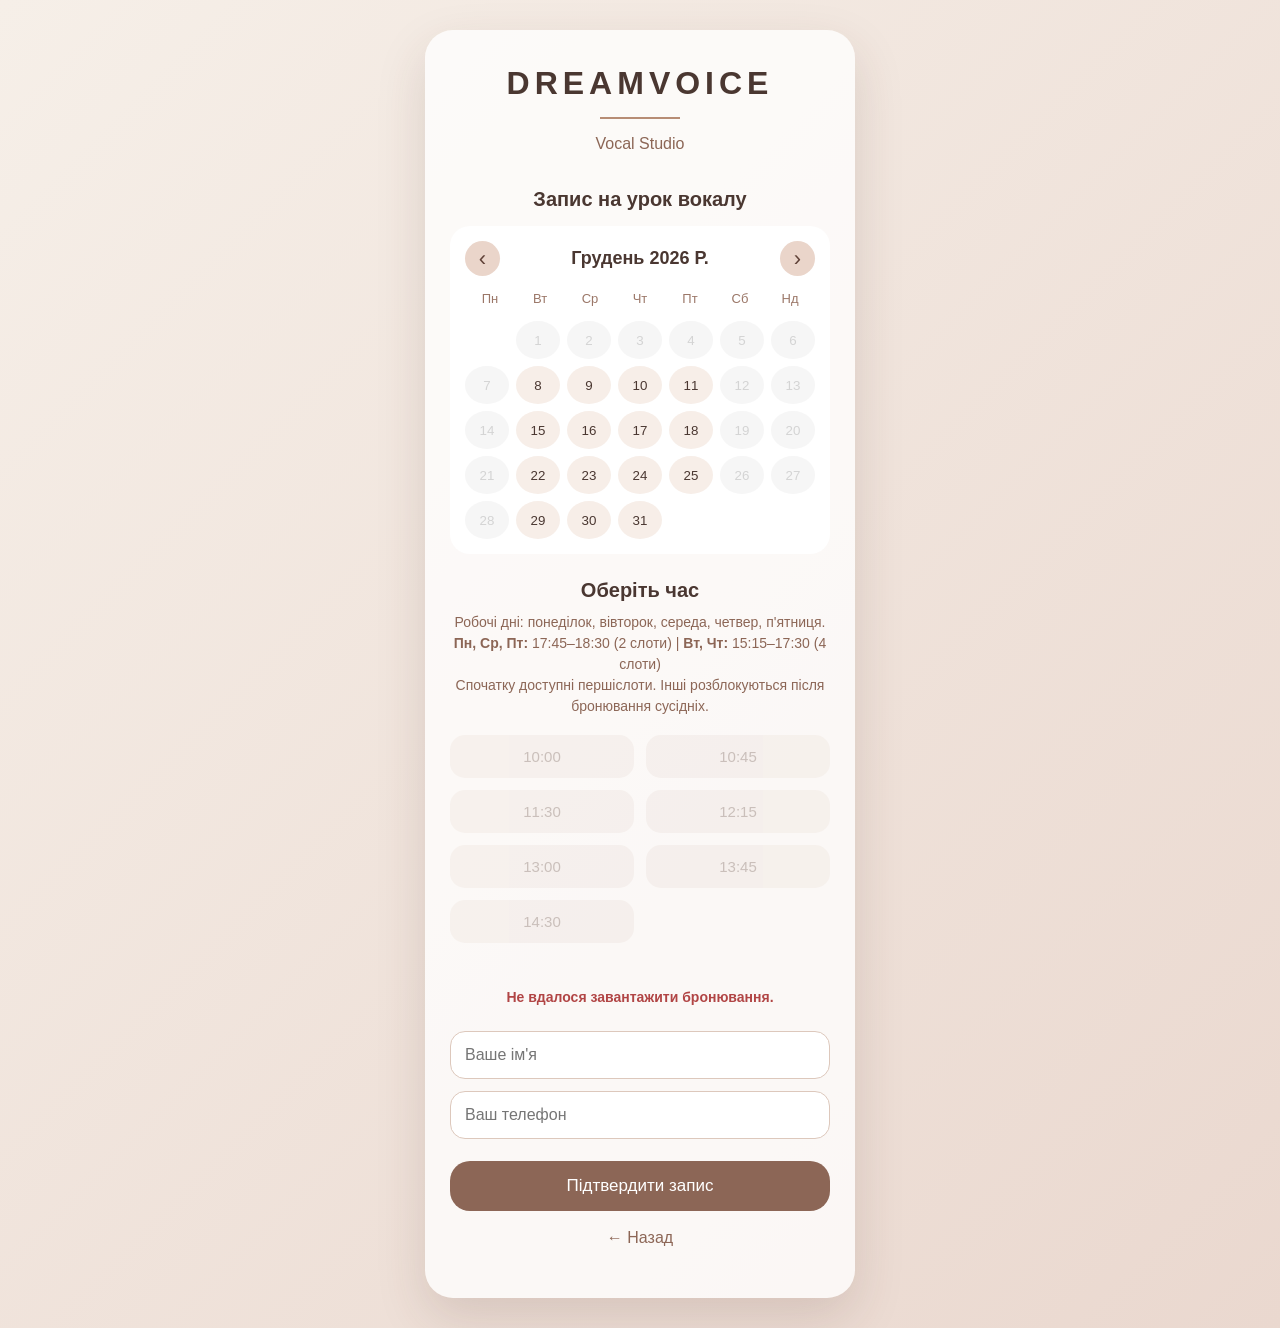
==== booking.html @ 5337294f "Update booking.html" ====
<!DOCTYPE html>
<html lang="uk">
<head>
    <meta charset="UTF-8">
    <meta name="viewport" content="width=device-width, initial-scale=1.0">
    <title>DreamVoice Booking</title>
    <link rel="stylesheet" href="style.css">
</head>
<body>
    <main class="booking-page">
        <div class="booking-container">
            <h1>DREAMVOICE</h1>
            <div class="line"></div>
            <p class="subtitle">Vocal Studio</p>

            <h2>Запис на урок вокалу</h2>

            <div class="calendar">
                <div class="calendar-header">
                    <button id="prevMonth" type="button">&#8249;</button>
                    <h3 id="monthYear"></h3>
                    <button id="nextMonth" type="button">&#8250;</button>
                </div>

                <div class="weekdays">
                    <div>Пн</div>
                    <div>Вт</div>
                    <div>Ср</div>
                    <div>Чт</div>
                    <div>Пт</div>
                    <div>Сб</div>
                    <div>Нд</div>
                </div>

                <div class="calendar-days" id="calendarDays"></div>
            </div>

            <h2>Оберіть час</h2>
            <p class="slots-note">
                <!-- НОВИЙ ТЕКСТ ВІДПОВІДНО ДО ГРАФІКА -->
                Робочі дні: понеділок, вівторок, середа, четвер, п'ятниця.
                <br>
                <strong>Пн, Ср, Пт:</strong> 17:45–18:30 (2 слоти) | 
                <strong>Вт, Чт:</strong> 15:15–17:30 (4 слоти)
                <br>
                Спочатку доступні першіслоти. Інші розблокуються після бронювання сусідніх.
            </p>

            <div class="slots" id="slotsContainer"></div>

            <p class="selected-info" id="selectedInfo"></p>
            <p class="status-message" id="statusMessage"></p>

            <form class="form" id="bookingForm">
                <input type="text" id="name" placeholder="Ваше ім'я" required>
                <input type="tel" id="phone" placeholder="Ваш телефон" required>
                <button type="submit" class="confirm" id="confirmBtn">Підтвердити запис</button>
            </form>

            <p style="margin-top:18px;">
                <a href="index.html" style="color:#8c6656; text-decoration:none;">← Назад</a>
            </p>
        </div>
    </main>

    <div class="success-popup" id="successPopup">
        <div class="success-box">
            <div class="success-icon">🤎</div>
            <p id="successText"></p>
            <button class="close-popup" id="closePopup" type="button">Закрити</button>
        </div>
    </div>

    <script src="script.js"></script>
</body>
</html>
---- style.css ----
* {
    box-sizing: border-box;
}

body {
    margin: 0;
    min-height: 100vh;
    background: linear-gradient(135deg, #f6efe8, #ead8cf);
    font-family: Arial, sans-serif;
    color: #4a3731;
}

.booking-page {
    min-height: 100vh;
    display: flex;
    justify-content: center;
    align-items: center;
    padding: 30px;
}

.booking-container {
    width: 100%;
    max-width: 430px;
    background: rgba(255, 255, 255, 0.78);
    border-radius: 28px;
    padding: 35px 25px;
    box-shadow: 0 20px 50px rgba(80, 50, 40, 0.15);
    text-align: center;
}

h1 {
    margin: 0;
    letter-spacing: 5px;
    font-size: 32px;
}

.line {
    width: 80px;
    height: 2px;
    background: #b78d75;
    margin: 15px auto;
}

.subtitle {
    margin-bottom: 35px;
    color: #8c6656;
}

h2 {
    font-size: 20px;
    margin: 25px 0 15px;
}

#monthYear {
    margin: 0;
    font-size: 18px;
    text-transform: capitalize;
}

.slots-note {
    margin: -5px 0 18px;
    font-size: 14px;
    color: #8c6656;
    line-height: 1.5;
}

.confirm,
.home-button {
    width: 100%;
    margin-top: 10px;
    padding: 15px;
    border: none;
    border-radius: 20px;
    background: #8c6656;
    color: white;
    font-size: 17px;
    cursor: pointer;
    transition: 0.2s;
    text-decoration: none;
    text-align: center;
    display: inline-block;
}

.confirm:hover,
.home-button:hover {
    background: #6f4d40;
}

.confirm:disabled {
    opacity: 0.7;
    cursor: wait;
}

.calendar {
    background: white;
    border-radius: 20px;
    padding: 15px;
}

.calendar-header {
    display: flex;
    justify-content: space-between;
    align-items: center;
    gap: 10px;
}

.calendar-header button {
    border: none;
    background: #ead5ca;
    width: 35px;
    height: 35px;
    border-radius: 50%;
    cursor: pointer;
    font-size: 22px;
    color: #604238;
    transition: 0.2s;
}

.calendar-header button:hover {
    background: #dfc3b4;
}

.weekdays {
    display: grid;
    grid-template-columns: repeat(7, 1fr);
    margin: 15px 0;
    font-size: 13px;
    color: #9b7768;
}

.calendar-days {
    display: grid;
    grid-template-columns: repeat(7, 1fr);
    gap: 7px;
}

.calendar-day {
    border: none;
    background: #f7eee8;
    border-radius: 50%;
    height: 38px;
    cursor: pointer;
    color: #4a3731;
    transition: 0.2s;
}

.calendar-day:hover {
    background: #e8cfc0;
}

.calendar-day.selected {
    background: #b78d75;
    color: white;
}

.calendar-day.disabled {
    background: #eee;
    color: #aaa;
    cursor: not-allowed;
    opacity: 0.5;
}

.calendar-day.empty {
    background: transparent;
    cursor: default;
}

.slots {
    display: grid;
    grid-template-columns: repeat(2, 1fr);
    gap: 12px;
}

.slot {
    border: none;
    padding: 13px;
    border-radius: 15px;
    background: #f4e6de;
    color: #59423a;
    cursor: pointer;
    transition: 0.2s;
    font-size: 15px;
}

.slot:hover:not(:disabled) {
    background: #e8cfc0;
}

.slot.available {
    background: #f4e6de;
    color: #59423a;
}

.slot.locked {
    opacity: 0.45;
    cursor: not-allowed;
    background: #efe6e1;
    color: #8f7b73;
}

.slot.booked {
    background: #d8c1b5;
    color: white;
    cursor: not-allowed;
    opacity: 0.95;
}

.slot.selected {
    background: #b78d75;
    color: white;
}

.selected-info {
    min-height: 22px;
    margin: 18px 0 6px;
    font-size: 14px;
    color: #7a5c50;
}

.status-message {
    min-height: 22px;
    margin: 0 0 10px;
    font-size: 14px;
    font-weight: 600;
}

.status-message.error {
    color: #b14545;
}

.status-message.success {
    color: #4f7d57;
}

.form {
    margin-top: 20px;
}

.form input {
    width: 100%;
    padding: 14px;
    margin-bottom: 12px;
    border-radius: 15px;
    border: 1px solid #ddc8bc;
    font-size: 16px;
    outline: none;
    background: white;
}

.form input:focus {
    border-color: #b78d75;
}

.success-popup {
    position: fixed;
    inset: 0;
    display: none;
    justify-content: center;
    align-items: center;
    background: rgba(0, 0, 0, 0.35);
    padding: 20px;
    z-index: 999;
}

.success-popup.show {
    display: flex;
}

.success-box {
    background: white;
    padding: 35px;
    border-radius: 25px;
    width: 320px;
    max-width: 100%;
    box-shadow: 0 20px 50px rgba(0, 0, 0, 0.2);
    text-align: center;
}

.success-icon {
    font-size: 40px;
    margin-bottom: 10px;
}

.close-popup {
    margin-top: 20px;
    padding: 12px 25px;
    border: none;
    border-radius: 20px;
    background: #b78d75;
    color: white;
    cursor: pointer;
    transition: 0.2s;
}

.close-popup:hover {
    background: #9d7762;
}

@media (max-width: 480px) {
    .booking-page {
        padding: 15px;
        align-items: flex-start;
    }

    .booking-container {
        padding: 28px 18px;
        border-radius: 22px;
    }

    h1 {
        font-size: 28px;
        letter-spacing: 4px;
    }

    .slots {
        grid-template-columns: 1fr;
    }

    .calendar-day {
        height: 36px;
    }

    .slot {
        padding: 14px;
    }
}
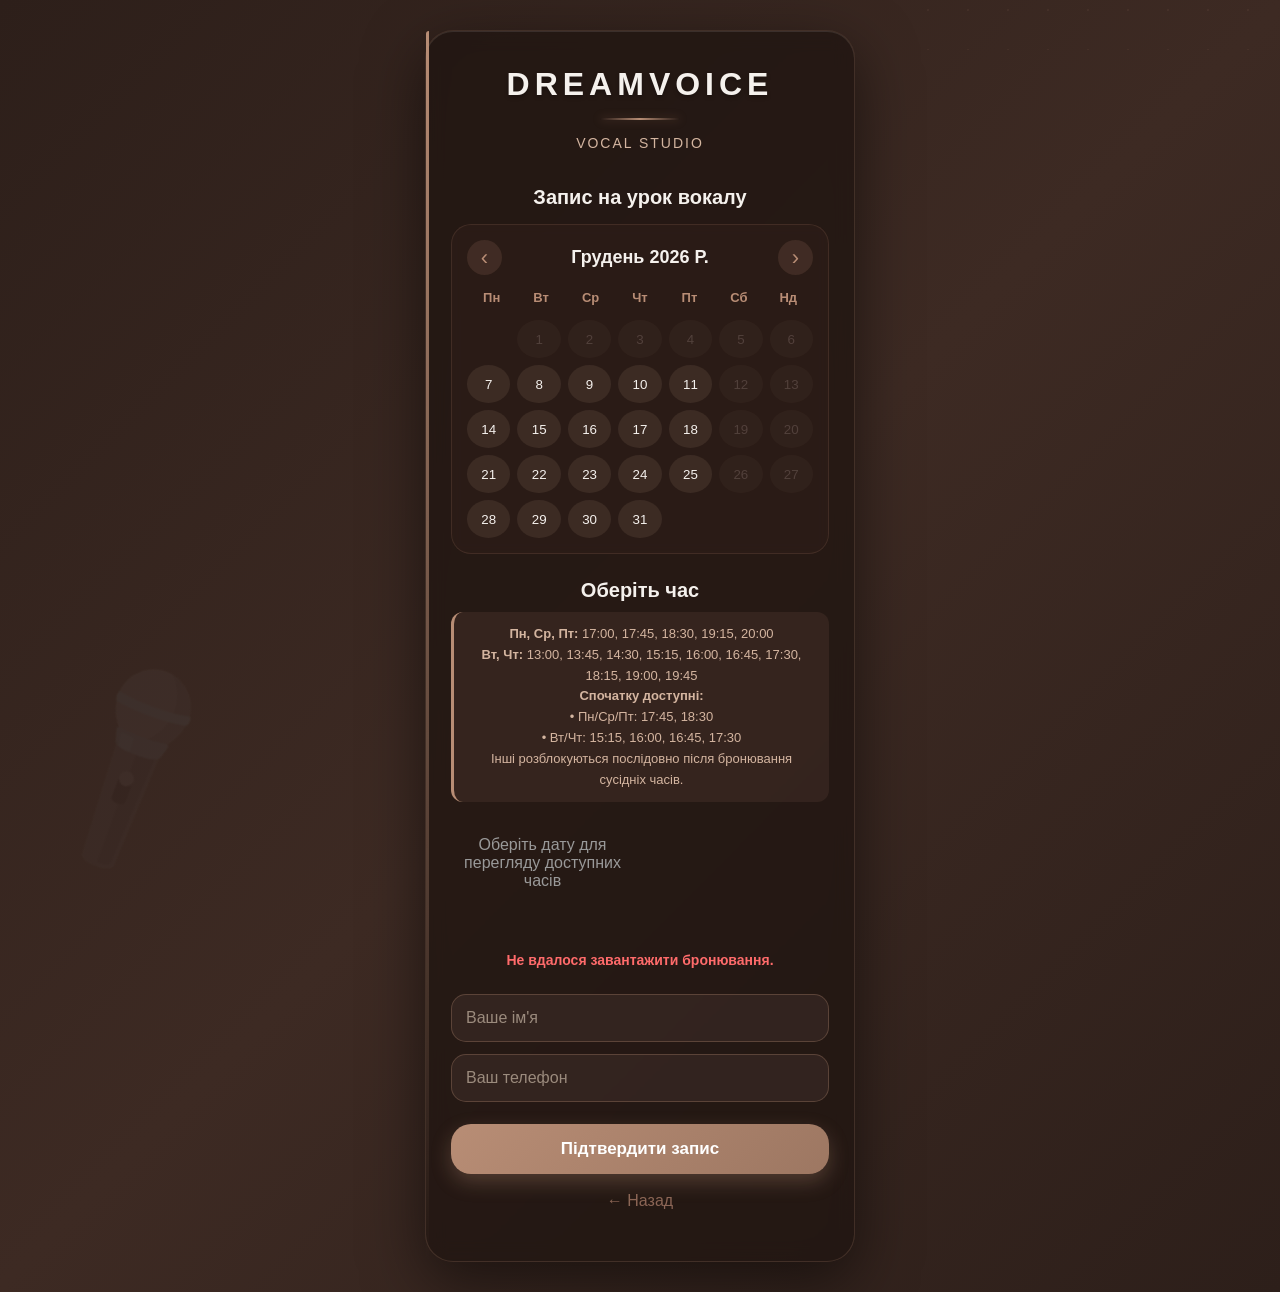
==== commit e6ec337f: "Update booking.html" ====
--- a/booking.html
+++ b/booking.html
@@ -37,13 +37,17 @@
 
             <h2>Оберіть час</h2>
             <p class="slots-note">
-                <!-- НОВИЙ ТЕКСТ ВІДПОВІДНО ДО ГРАФІКА -->
-                Робочі дні: понеділок, вівторок, середа, четвер, п'ятниця.
+                <strong>Пн, Ср, Пт:</strong> 17:00, 17:45, 18:30, 19:15, 20:00
                 <br>
-                <strong>Пн, Ср, Пт:</strong> 17:45–18:30 (2 слоти) | 
-                <strong>Вт, Чт:</strong> 15:15–17:30 (4 слоти)
+                <strong>Вт, Чт:</strong> 13:00, 13:45, 14:30, 15:15, 16:00, 16:45, 17:30, 18:15, 19:00, 19:45
                 <br>
-                Спочатку доступні першіслоти. Інші розблокуються після бронювання сусідніх.
+                <strong>Спочатку доступні:</strong>
+                <br>
+                • Пн/Ср/Пт: 17:45, 18:30
+                <br>
+                • Вт/Чт: 15:15, 16:00, 16:45, 17:30
+                <br>
+                Інші розблокуються послідовно після бронювання сусідніх часів.
             </p>
 
             <div class="slots" id="slotsContainer"></div>
--- a/style.css
+++ b/style.css
@@ -5,9 +5,37 @@
 body {
     margin: 0;
     min-height: 100vh;
-    background: linear-gradient(135deg, #f6efe8, #ead8cf);
-    font-family: Arial, sans-serif;
-    color: #4a3731;
+    background: linear-gradient(135deg, #2d1f1a 0%, #3d2a23 50%, #2d1f1a 100%);
+    font-family: 'Segoe UI', Tahoma, Geneva, Verdana, sans-serif;
+    color: #f5f1ed;
+    position: relative;
+    overflow-x: hidden;
+}
+
+/* Геометричні лінії та мікрофон на фоні */
+body::before {
+    content: '';
+    position: fixed;
+    top: -50%;
+    right: -10%;
+    width: 500px;
+    height: 500px;
+    background: radial-gradient(circle, rgba(184, 141, 117, 0.08) 1px, transparent 1px);
+    background-size: 40px 40px;
+    pointer-events: none;
+    z-index: 0;
+}
+
+body::after {
+    content: '🎤';
+    position: fixed;
+    bottom: 5%;
+    left: 3%;
+    font-size: 150px;
+    opacity: 0.05;
+    pointer-events: none;
+    z-index: 0;
+    transform: rotate(-25deg);
 }
 
 .booking-page {
@@ -16,52 +44,84 @@
     justify-content: center;
     align-items: center;
     padding: 30px;
+    position: relative;
+    z-index: 1;
 }
 
 .booking-container {
     width: 100%;
     max-width: 430px;
-    background: rgba(255, 255, 255, 0.78);
+    background: rgba(31, 20, 17, 0.75);
+    backdrop-filter: blur(10px);
     border-radius: 28px;
     padding: 35px 25px;
-    box-shadow: 0 20px 50px rgba(80, 50, 40, 0.15);
+    box-shadow: 0 20px 60px rgba(0, 0, 0, 0.5),
+                inset 0 1px 0 rgba(255, 255, 255, 0.1);
     text-align: center;
+    border: 1px solid rgba(184, 141, 117, 0.2);
+    position: relative;
+}
+
+/* Декоративна лінія зліва */
+.booking-container::before {
+    content: '';
+    position: absolute;
+    left: 0;
+    top: 0;
+    bottom: 0;
+    width: 3px;
+    background: linear-gradient(180deg, #b88d75 0%, rgba(184, 141, 117, 0) 100%);
+    border-radius: 28px 0 0 28px;
 }
 
 h1 {
     margin: 0;
     letter-spacing: 5px;
     font-size: 32px;
+    color: #f5f1ed;
+    font-weight: 700;
+    text-shadow: 0 2px 4px rgba(0, 0, 0, 0.3);
 }
 
 .line {
     width: 80px;
     height: 2px;
-    background: #b78d75;
+    background: linear-gradient(90deg, transparent, #b88d75, transparent);
     margin: 15px auto;
+    box-shadow: 0 0 10px rgba(184, 141, 117, 0.3);
 }
 
 .subtitle {
     margin-bottom: 35px;
-    color: #8c6656;
+    color: #d4b5a0;
+    font-size: 14px;
+    letter-spacing: 2px;
+    text-transform: uppercase;
 }
 
 h2 {
     font-size: 20px;
     margin: 25px 0 15px;
+    color: #f5f1ed;
+    font-weight: 600;
 }
 
 #monthYear {
     margin: 0;
     font-size: 18px;
     text-transform: capitalize;
+    color: #f5f1ed;
 }
 
 .slots-note {
     margin: -5px 0 18px;
-    font-size: 14px;
-    color: #8c6656;
-    line-height: 1.5;
+    font-size: 13px;
+    color: #d4b5a0;
+    line-height: 1.6;
+    background: rgba(184, 141, 117, 0.1);
+    padding: 12px;
+    border-radius: 12px;
+    border-left: 3px solid #b88d75;
 }
 
 .confirm,
@@ -71,30 +131,55 @@
     padding: 15px;
     border: none;
     border-radius: 20px;
-    background: #8c6656;
+    background: linear-gradient(135deg, #b88d75 0%, #9d7762 100%);
     color: white;
     font-size: 17px;
+    font-weight: 600;
     cursor: pointer;
-    transition: 0.2s;
+    transition: all 0.3s ease;
     text-decoration: none;
     text-align: center;
     display: inline-block;
+    box-shadow: 0 8px 20px rgba(184, 141, 117, 0.3);
+    position: relative;
+    overflow: hidden;
+}
+
+.confirm::before {
+    content: '';
+    position: absolute;
+    top: 0;
+    left: -100%;
+    width: 100%;
+    height: 100%;
+    background: rgba(255, 255, 255, 0.2);
+    transition: left 0.3s ease;
+}
+
+.confirm:hover::before,
+.home-button:hover::before {
+    left: 100%;
 }
 
 .confirm:hover,
 .home-button:hover {
-    background: #6f4d40;
+    background: linear-gradient(135deg, #9d7762 0%, #7a5c50 100%);
+    box-shadow: 0 12px 30px rgba(184, 141, 117, 0.4);
+    transform: translateY(-2px);
 }
 
 .confirm:disabled {
-    opacity: 0.7;
+    opacity: 0.6;
     cursor: wait;
+    transform: none;
 }
 
 .calendar {
-    background: white;
+    background: rgba(50, 33, 28, 0.6);
     border-radius: 20px;
     padding: 15px;
+    border: 1px solid rgba(184, 141, 117, 0.15);
+    backdrop-filter: blur(5px);
 }
 
 .calendar-header {
@@ -106,18 +191,23 @@
 
 .calendar-header button {
     border: none;
-    background: #ead5ca;
+    background: rgba(184, 141, 117, 0.15);
     width: 35px;
     height: 35px;
     border-radius: 50%;
     cursor: pointer;
     font-size: 22px;
-    color: #604238;
-    transition: 0.2s;
+    color: #b88d75;
+    transition: all 0.3s ease;
+    display: flex;
+    align-items: center;
+    justify-content: center;
 }
 
 .calendar-header button:hover {
-    background: #dfc3b4;
+    background: rgba(184, 141, 117, 0.3);
+    transform: scale(1.1);
+    box-shadow: 0 0 15px rgba(184, 141, 117, 0.2);
 }
 
 .weekdays {
@@ -125,7 +215,8 @@
     grid-template-columns: repeat(7, 1fr);
     margin: 15px 0;
     font-size: 13px;
-    color: #9b7768;
+    color: #b88d75;
+    font-weight: 600;
 }
 
 .calendar-days {
@@ -136,33 +227,40 @@
 
 .calendar-day {
     border: none;
-    background: #f7eee8;
+    background: rgba(212, 181, 160, 0.1);
     border-radius: 50%;
     height: 38px;
     cursor: pointer;
-    color: #4a3731;
-    transition: 0.2s;
-}
-
-.calendar-day:hover {
-    background: #e8cfc0;
+    color: #f5f1ed;
+    transition: all 0.3s ease;
+    font-weight: 500;
+    border: 1px solid transparent;
+}
+
+.calendar-day:hover:not(.disabled):not(.empty) {
+    background: rgba(184, 141, 117, 0.25);
+    border-color: rgba(184, 141, 117, 0.4);
+    transform: scale(1.05);
 }
 
 .calendar-day.selected {
-    background: #b78d75;
+    background: linear-gradient(135deg, #b88d75 0%, #9d7762 100%);
     color: white;
+    box-shadow: 0 0 15px rgba(184, 141, 117, 0.4);
+    border-color: #b88d75;
 }
 
 .calendar-day.disabled {
-    background: #eee;
-    color: #aaa;
+    background: rgba(100, 80, 70, 0.3);
+    color: #8b7b73;
     cursor: not-allowed;
-    opacity: 0.5;
+    opacity: 0.4;
 }
 
 .calendar-day.empty {
     background: transparent;
     cursor: default;
+    border: none;
 }
 
 .slots {
@@ -172,49 +270,70 @@
 }
 
 .slot {
-    border: none;
+    border: 1px solid rgba(184, 141, 117, 0.2);
     padding: 13px;
     border-radius: 15px;
-    background: #f4e6de;
-    color: #59423a;
+    background: rgba(212, 181, 160, 0.1);
+    color: #f5f1ed;
     cursor: pointer;
-    transition: 0.2s;
+    transition: all 0.3s ease;
     font-size: 15px;
+    font-weight: 500;
+    position: relative;
+}
+
+.slot::before {
+    content: '';
+    position: absolute;
+    inset: 0;
+    background: linear-gradient(135deg, rgba(184, 141, 117, 0.2), transparent);
+    border-radius: 15px;
+    opacity: 0;
+    transition: opacity 0.3s ease;
 }
 
 .slot:hover:not(:disabled) {
-    background: #e8cfc0;
+    background: rgba(184, 141, 117, 0.25);
+    border-color: rgba(184, 141, 117, 0.5);
+    transform: translateY(-2px);
+    box-shadow: 0 5px 15px rgba(184, 141, 117, 0.2);
 }
 
 .slot.available {
-    background: #f4e6de;
-    color: #59423a;
+    background: rgba(212, 181, 160, 0.1);
+    color: #f5f1ed;
+    border-color: rgba(184, 141, 117, 0.2);
 }
 
 .slot.locked {
     opacity: 0.45;
     cursor: not-allowed;
-    background: #efe6e1;
-    color: #8f7b73;
+    background: rgba(100, 80, 70, 0.2);
+    color: #8b7b73;
+    border-color: rgba(100, 80, 70, 0.2);
 }
 
 .slot.booked {
-    background: #d8c1b5;
+    background: rgba(150, 120, 100, 0.4);
+    color: #d4b5a0;
+    cursor: not-allowed;
+    opacity: 0.7;
+    border-color: rgba(150, 120, 100, 0.4);
+}
+
+.slot.selected {
+    background: linear-gradient(135deg, #b88d75 0%, #9d7762 100%);
     color: white;
-    cursor: not-allowed;
-    opacity: 0.95;
-}
-
-.slot.selected {
-    background: #b78d75;
-    color: white;
+    border-color: #b88d75;
+    box-shadow: 0 8px 20px rgba(184, 141, 117, 0.3);
 }
 
 .selected-info {
     min-height: 22px;
     margin: 18px 0 6px;
     font-size: 14px;
-    color: #7a5c50;
+    color: #d4b5a0;
+    font-weight: 500;
 }
 
 .status-message {
@@ -225,11 +344,11 @@
 }
 
 .status-message.error {
-    color: #b14545;
+    color: #ff6b6b;
 }
 
 .status-message.success {
-    color: #4f7d57;
+    color: #51cf66;
 }
 
 .form {
@@ -241,14 +360,23 @@
     padding: 14px;
     margin-bottom: 12px;
     border-radius: 15px;
-    border: 1px solid #ddc8bc;
+    border: 1px solid rgba(184, 141, 117, 0.3);
     font-size: 16px;
     outline: none;
-    background: white;
+    background: rgba(212, 181, 160, 0.08);
+    color: #f5f1ed;
+    transition: all 0.3s ease;
+}
+
+.form input::placeholder {
+    color: #9b8b7d;
 }
 
 .form input:focus {
-    border-color: #b78d75;
+    border-color: #b88d75;
+    background: rgba(212, 181, 160, 0.15);
+    box-shadow: 0 0 15px rgba(184, 141, 117, 0.2);
+    transform: translateY(-2px);
 }
 
 .success-popup {
@@ -257,28 +385,60 @@
     display: none;
     justify-content: center;
     align-items: center;
-    background: rgba(0, 0, 0, 0.35);
+    background: rgba(0, 0, 0, 0.6);
+    backdrop-filter: blur(5px);
     padding: 20px;
     z-index: 999;
 }
 
 .success-popup.show {
     display: flex;
+    animation: popupFade 0.3s ease;
+}
+
+@keyframes popupFade {
+    from {
+        opacity: 0;
+        transform: scale(0.95);
+    }
+    to {
+        opacity: 1;
+        transform: scale(1);
+    }
 }
 
 .success-box {
-    background: white;
+    background: linear-gradient(135deg, rgba(31, 20, 17, 0.95), rgba(50, 33, 28, 0.95));
     padding: 35px;
     border-radius: 25px;
     width: 320px;
     max-width: 100%;
-    box-shadow: 0 20px 50px rgba(0, 0, 0, 0.2);
+    box-shadow: 0 20px 60px rgba(0, 0, 0, 0.5),
+                inset 0 1px 0 rgba(255, 255, 255, 0.1);
     text-align: center;
+    border: 1px solid rgba(184, 141, 117, 0.3);
+    color: #f5f1ed;
 }
 
 .success-icon {
-    font-size: 40px;
-    margin-bottom: 10px;
+    font-size: 50px;
+    margin-bottom: 15px;
+    animation: iconPulse 0.6s ease;
+}
+
+@keyframes iconPulse {
+    0%, 100% {
+        transform: scale(1);
+    }
+    50% {
+        transform: scale(1.2);
+    }
+}
+
+.success-box p {
+    margin: 15px 0;
+    line-height: 1.6;
+    color: #d4b5a0;
 }
 
 .close-popup {
@@ -286,14 +446,18 @@
     padding: 12px 25px;
     border: none;
     border-radius: 20px;
-    background: #b78d75;
+    background: linear-gradient(135deg, #b88d75 0%, #9d7762 100%);
     color: white;
     cursor: pointer;
-    transition: 0.2s;
+    transition: all 0.3s ease;
+    font-weight: 600;
+    box-shadow: 0 5px 15px rgba(184, 141, 117, 0.2);
 }
 
 .close-popup:hover {
-    background: #9d7762;
+    background: linear-gradient(135deg, #9d7762 0%, #7a5c50 100%);
+    box-shadow: 0 8px 20px rgba(184, 141, 117, 0.3);
+    transform: translateY(-2px);
 }
 
 @media (max-width: 480px) {
@@ -323,4 +487,37 @@
     .slot {
         padding: 14px;
     }
-}+
+    body::after {
+        font-size: 100px;
+        bottom: 3%;
+        opacity: 0.03;
+    }
+
+    body::before {
+        width: 300px;
+        height: 300px;
+        top: 0;
+        right: 0;
+    }
+}
+
+@media (max-width: 320px) {
+    .slots {
+        grid-template-columns: 1fr;
+        gap: 10px;
+    }
+
+    .booking-container {
+        padding: 20px 15px;
+    }
+
+    h1 {
+        font-size: 24px;
+    }
+
+    .form input {
+        font-size: 14px;
+        padding: 12px;
+    }
+}
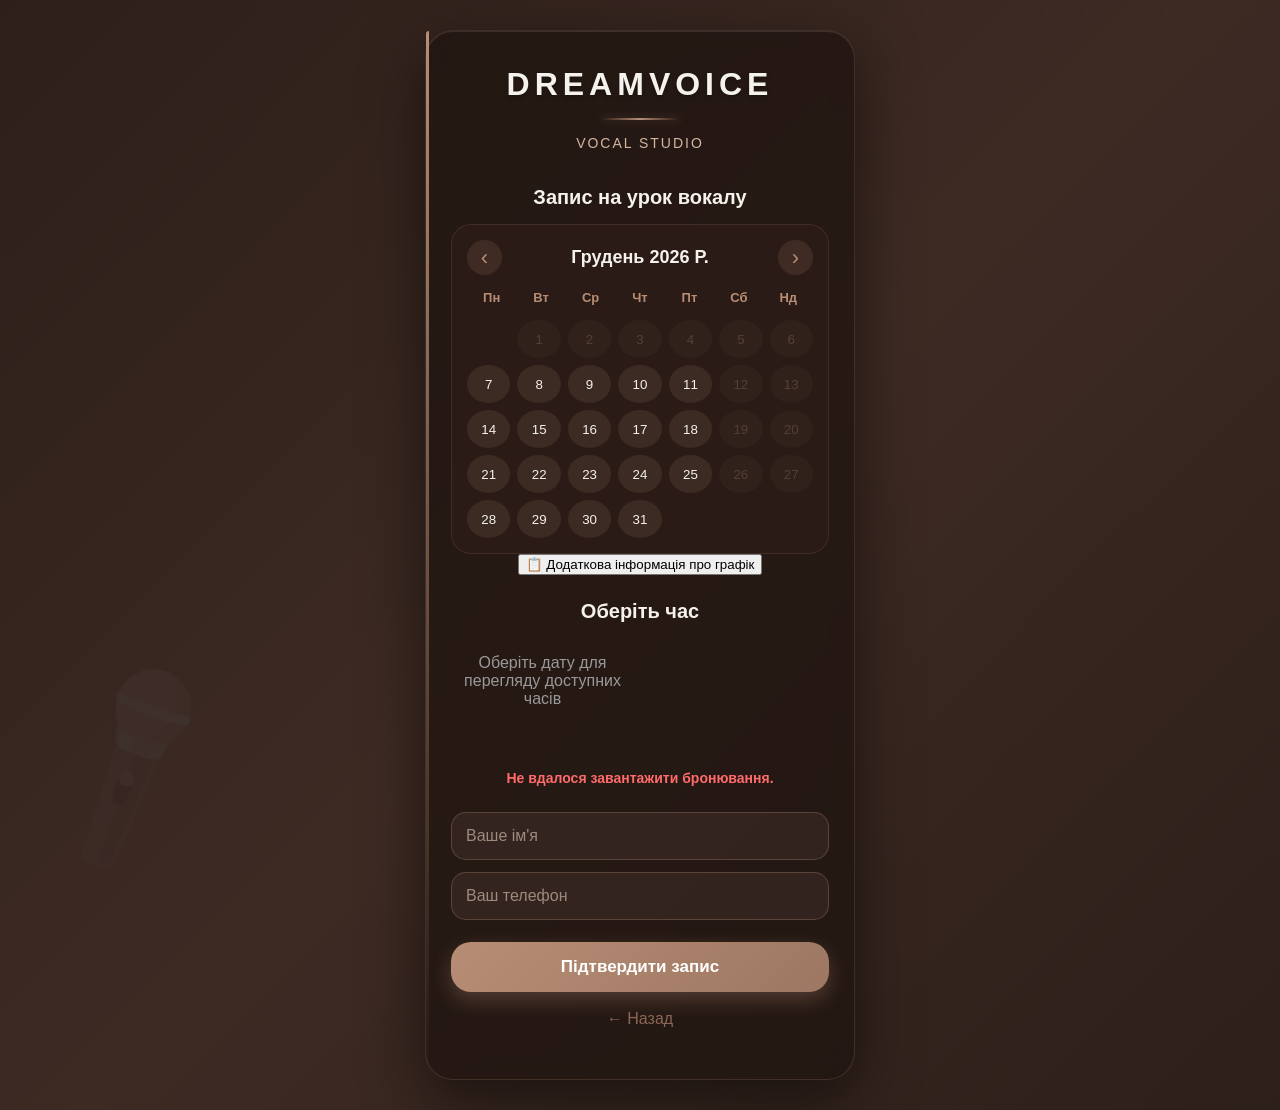
==== commit 111df879: "Update booking.html" ====
--- a/booking.html
+++ b/booking.html
@@ -35,20 +35,34 @@
                 <div class="calendar-days" id="calendarDays"></div>
             </div>
 
+            <div class="schedule-info-container">
+                <button id="scheduleToggle" type="button" class="schedule-toggle">
+                    📋 Додаткова інформація про графік
+                </button>
+                <div class="schedule-details" id="scheduleDetails" style="display: none;">
+                    <div class="schedule-content">
+                        <h3>Дні роботи та слоти</h3>
+                        <p><strong>Пн, Ср, Пт:</strong> 17:00 - 20:00</p>
+                        <p class="slots-time">17:00, 17:45, 18:30, 19:15, 20:00</p>
+                        
+                        <p><strong>Вт, Чт:</strong> 13:00 - 19:45</p>
+                        <p class="slots-time">13:00, 13:45, 14:30, 15:15, 16:00, 16:45, 17:30, 18:15, 19:00, 19:45</p>
+                        
+                        <hr class="schedule-divider">
+                        
+                        <h3>Спочатку доступні слоти</h3>
+                        <p><strong>Пн/Ср/Пт:</strong></p>
+                        <p class="slots-time">17:45, 18:30</p>
+                        
+                        <p><strong>Вт/Чт:</strong></p>
+                        <p class="slots-time">15:15, 16:00, 16:45, 17:30</p>
+                        
+                        <p class="note">Інші розблокуються послідовно після бронювання сусідніх часів.</p>
+                    </div>
+                </div>
+            </div>
+
             <h2>Оберіть час</h2>
-            <p class="slots-note">
-                <strong>Пн, Ср, Пт:</strong> 17:00, 17:45, 18:30, 19:15, 20:00
-                <br>
-                <strong>Вт, Чт:</strong> 13:00, 13:45, 14:30, 15:15, 16:00, 16:45, 17:30, 18:15, 19:00, 19:45
-                <br>
-                <strong>Спочатку доступні:</strong>
-                <br>
-                • Пн/Ср/Пт: 17:45, 18:30
-                <br>
-                • Вт/Чт: 15:15, 16:00, 16:45, 17:30
-                <br>
-                Інші розблокуються послідовно після бронювання сусідніх часів.
-            </p>
 
             <div class="slots" id="slotsContainer"></div>
 
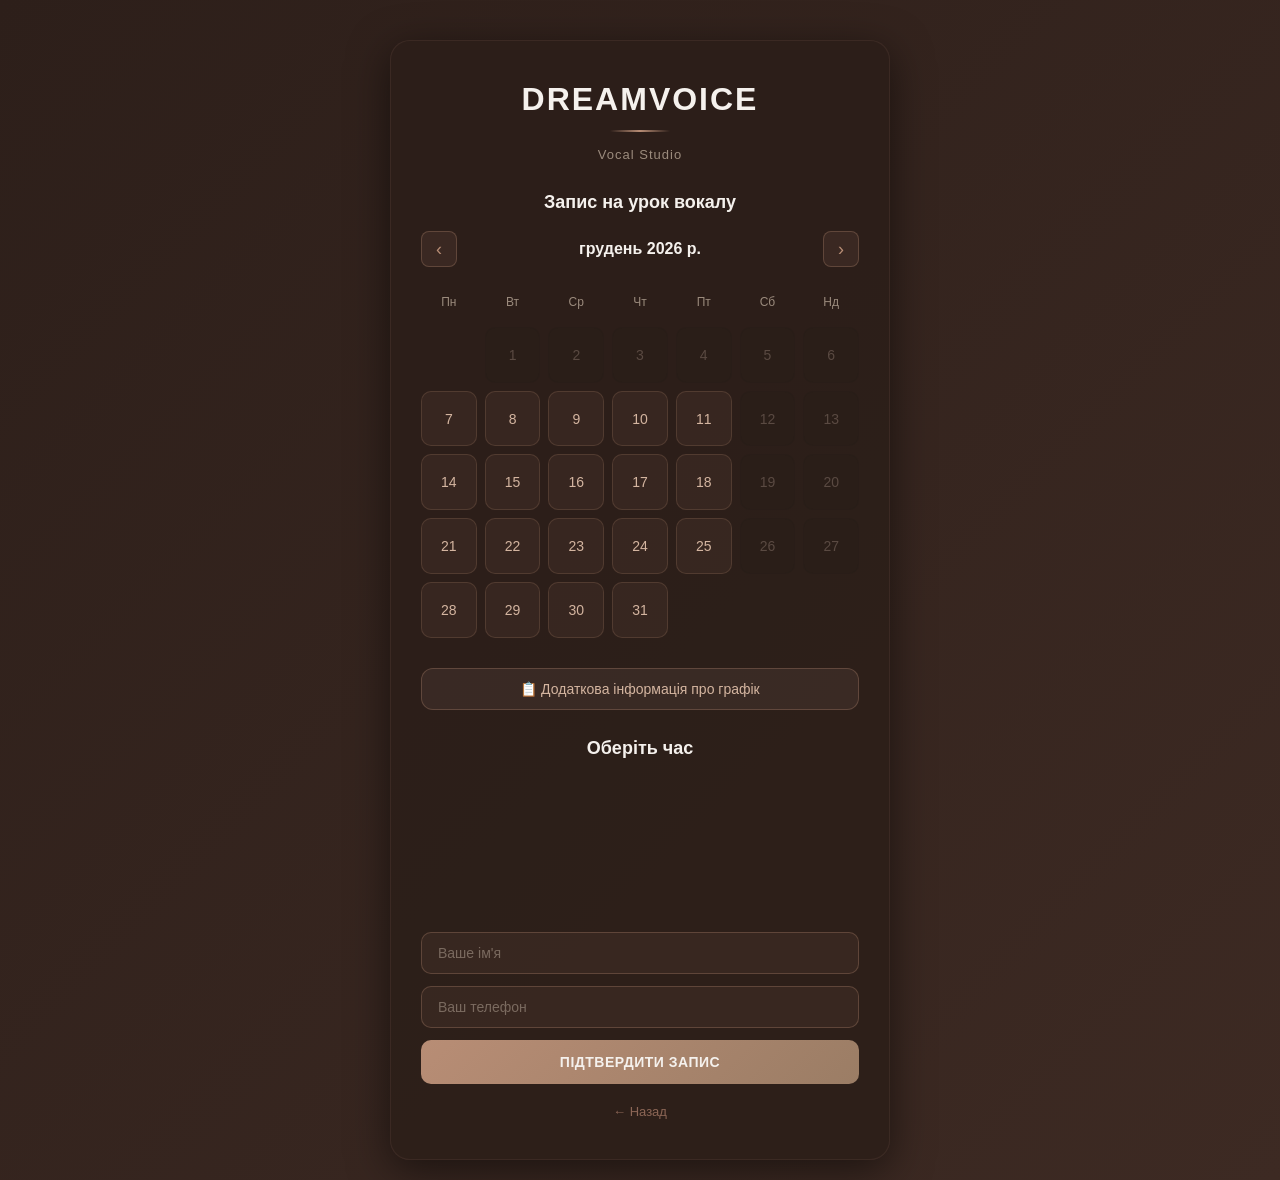
==== commit ec72e58e: "Update booking.html" ====
--- a/booking.html
+++ b/booking.html
@@ -72,6 +72,9 @@
             <form class="form" id="bookingForm">
                 <input type="text" id="name" placeholder="Ваше ім'я" required>
                 <input type="tel" id="phone" placeholder="Ваш телефон" required>
+                <!-- Приховані поля для дати та часу -->
+                <input type="hidden" id="selectedDate">
+                <input type="hidden" id="selectedTime">
                 <button type="submit" class="confirm" id="confirmBtn">Підтвердити запис</button>
             </form>
 
--- a/style.css
+++ b/style.css
@@ -1,523 +1,596 @@
 * {
+    margin: 0;
+    padding: 0;
     box-sizing: border-box;
 }
 
 body {
-    margin: 0;
+    font-family: -apple-system, BlinkMacSystemFont, 'Segoe UI', Roboto, Oxygen, Ubuntu, Cantarell, sans-serif;
+    background: linear-gradient(135deg, #2d1f1a 0%, #3d2a23 100%);
+    color: #d4b5a0;
     min-height: 100vh;
-    background: linear-gradient(135deg, #2d1f1a 0%, #3d2a23 50%, #2d1f1a 100%);
-    font-family: 'Segoe UI', Tahoma, Geneva, Verdana, sans-serif;
-    color: #f5f1ed;
-    position: relative;
-    overflow-x: hidden;
-}
-
-/* Геометричні лінії та мікрофон на фоні */
-body::before {
-    content: '';
-    position: fixed;
-    top: -50%;
-    right: -10%;
-    width: 500px;
-    height: 500px;
-    background: radial-gradient(circle, rgba(184, 141, 117, 0.08) 1px, transparent 1px);
-    background-size: 40px 40px;
-    pointer-events: none;
-    z-index: 0;
-}
-
-body::after {
-    content: '🎤';
-    position: fixed;
-    bottom: 5%;
-    left: 3%;
-    font-size: 150px;
-    opacity: 0.05;
-    pointer-events: none;
-    z-index: 0;
-    transform: rotate(-25deg);
-}
-
-.booking-page {
-    min-height: 100vh;
+    padding: 20px;
+}
+
+main.booking-page {
     display: flex;
     justify-content: center;
-    align-items: center;
-    padding: 30px;
-    position: relative;
-    z-index: 1;
+    align-items: flex-start;
+    min-height: 100vh;
+    padding-top: 20px;
 }
 
 .booking-container {
     width: 100%;
-    max-width: 430px;
-    background: rgba(31, 20, 17, 0.75);
-    backdrop-filter: blur(10px);
-    border-radius: 28px;
-    padding: 35px 25px;
-    box-shadow: 0 20px 60px rgba(0, 0, 0, 0.5),
-                inset 0 1px 0 rgba(255, 255, 255, 0.1);
-    text-align: center;
-    border: 1px solid rgba(184, 141, 117, 0.2);
-    position: relative;
-}
-
-/* Декоративна лінія зліва */
-.booking-container::before {
-    content: '';
-    position: absolute;
-    left: 0;
-    top: 0;
-    bottom: 0;
-    width: 3px;
-    background: linear-gradient(180deg, #b88d75 0%, rgba(184, 141, 117, 0) 100%);
-    border-radius: 28px 0 0 28px;
-}
-
-h1 {
-    margin: 0;
-    letter-spacing: 5px;
+    max-width: 500px;
+    background: rgba(45, 31, 26, 0.95);
+    border-radius: 20px;
+    padding: 40px 30px;
+    box-shadow: 0 10px 40px rgba(0, 0, 0, 0.5);
+    border: 1px solid rgba(184, 141, 117, 0.1);
+}
+
+.booking-container h1 {
     font-size: 32px;
-    color: #f5f1ed;
     font-weight: 700;
-    text-shadow: 0 2px 4px rgba(0, 0, 0, 0.3);
+    text-align: center;
+    color: #f5f1ed;
+    letter-spacing: 2px;
+    margin-bottom: 8px;
 }
 
 .line {
-    width: 80px;
+    width: 60px;
     height: 2px;
     background: linear-gradient(90deg, transparent, #b88d75, transparent);
-    margin: 15px auto;
-    box-shadow: 0 0 10px rgba(184, 141, 117, 0.3);
-}
-
-.subtitle {
-    margin-bottom: 35px;
-    color: #d4b5a0;
-    font-size: 14px;
-    letter-spacing: 2px;
-    text-transform: uppercase;
-}
-
-h2 {
-    font-size: 20px;
-    margin: 25px 0 15px;
-    color: #f5f1ed;
+    margin: 12px auto 12px;
+}
+
+.booking-container .subtitle {
+    text-align: center;
+    font-size: 13px;
+    color: #9b8b7d;
+    letter-spacing: 1px;
+    margin-bottom: 30px;
+}
+
+.booking-container h2 {
+    font-size: 18px;
     font-weight: 600;
-}
-
-#monthYear {
-    margin: 0;
-    font-size: 18px;
-    text-transform: capitalize;
-    color: #f5f1ed;
-}
-
-.slots-note {
-    margin: -5px 0 18px;
-    font-size: 13px;
-    color: #d4b5a0;
-    line-height: 1.6;
-    background: rgba(184, 141, 117, 0.1);
-    padding: 12px;
-    border-radius: 12px;
-    border-left: 3px solid #b88d75;
-}
-
-.confirm,
-.home-button {
-    width: 100%;
-    margin-top: 10px;
-    padding: 15px;
-    border: none;
-    border-radius: 20px;
-    background: linear-gradient(135deg, #b88d75 0%, #9d7762 100%);
-    color: white;
-    font-size: 17px;
-    font-weight: 600;
-    cursor: pointer;
-    transition: all 0.3s ease;
-    text-decoration: none;
-    text-align: center;
-    display: inline-block;
-    box-shadow: 0 8px 20px rgba(184, 141, 117, 0.3);
-    position: relative;
-    overflow: hidden;
-}
-
-.confirm::before {
-    content: '';
-    position: absolute;
-    top: 0;
-    left: -100%;
-    width: 100%;
-    height: 100%;
-    background: rgba(255, 255, 255, 0.2);
-    transition: left 0.3s ease;
-}
-
-.confirm:hover::before,
-.home-button:hover::before {
-    left: 100%;
-}
-
-.confirm:hover,
-.home-button:hover {
-    background: linear-gradient(135deg, #9d7762 0%, #7a5c50 100%);
-    box-shadow: 0 12px 30px rgba(184, 141, 117, 0.4);
-    transform: translateY(-2px);
-}
-
-.confirm:disabled {
-    opacity: 0.6;
-    cursor: wait;
-    transform: none;
-}
+    color: #f5f1ed;
+    margin: 28px 0 18px;
+    text-align: center;
+}
+
+/* ===== КАЛЕНДАР ===== */
 
 .calendar {
-    background: rgba(50, 33, 28, 0.6);
-    border-radius: 20px;
-    padding: 15px;
-    border: 1px solid rgba(184, 141, 117, 0.15);
-    backdrop-filter: blur(5px);
+    margin-bottom: 30px;
 }
 
 .calendar-header {
     display: flex;
     justify-content: space-between;
     align-items: center;
-    gap: 10px;
+    margin-bottom: 20px;
+}
+
+.calendar-header h3 {
+    font-size: 16px;
+    color: #f5f1ed;
+    font-weight: 600;
+    flex: 1;
+    text-align: center;
 }
 
 .calendar-header button {
-    border: none;
-    background: rgba(184, 141, 117, 0.15);
-    width: 35px;
-    height: 35px;
-    border-radius: 50%;
+    width: 36px;
+    height: 36px;
+    border: 1px solid rgba(184, 141, 117, 0.3);
+    background: rgba(184, 141, 117, 0.1);
+    color: #b88d75;
+    border-radius: 8px;
     cursor: pointer;
-    font-size: 22px;
-    color: #b88d75;
-    transition: all 0.3s ease;
-    display: flex;
-    align-items: center;
-    justify-content: center;
+    font-size: 18px;
+    transition: all 0.2s ease;
 }
 
 .calendar-header button:hover {
-    background: rgba(184, 141, 117, 0.3);
-    transform: scale(1.1);
-    box-shadow: 0 0 15px rgba(184, 141, 117, 0.2);
+    background: rgba(184, 141, 117, 0.2);
+    border-color: #b88d75;
+}
+
+.calendar-header button:active {
+    transform: scale(0.95);
 }
 
 .weekdays {
     display: grid;
     grid-template-columns: repeat(7, 1fr);
-    margin: 15px 0;
-    font-size: 13px;
-    color: #b88d75;
-    font-weight: 600;
+    gap: 8px;
+    margin-bottom: 10px;
+}
+
+.weekdays div {
+    text-align: center;
+    font-size: 12px;
+    color: #9b8b7d;
+    font-weight: 500;
+    padding: 8px;
 }
 
 .calendar-days {
     display: grid;
     grid-template-columns: repeat(7, 1fr);
-    gap: 7px;
+    gap: 8px;
 }
 
 .calendar-day {
+    aspect-ratio: 1;
+    border: 1px solid rgba(184, 141, 117, 0.2);
+    background: rgba(184, 141, 117, 0.08);
+    color: #d4b5a0;
+    border-radius: 10px;
+    cursor: pointer;
+    font-size: 14px;
+    font-weight: 500;
+    transition: all 0.2s ease;
+}
+
+.calendar-day:hover:not(.disabled):not(.empty) {
+    background: rgba(184, 141, 117, 0.15);
+    border-color: rgba(184, 141, 117, 0.5);
+    transform: translateY(-2px);
+}
+
+.calendar-day.selected {
+    background: linear-gradient(135deg, #b88d75, #9b7d65);
+    color: #f5f1ed;
+    border-color: #b88d75;
+    box-shadow: 0 4px 12px rgba(184, 141, 117, 0.3);
+}
+
+.calendar-day.disabled {
+    background: rgba(40, 30, 25, 0.5);
+    color: #5a4a42;
+    cursor: not-allowed;
+    border-color: rgba(40, 30, 25, 0.5);
+}
+
+.calendar-day.empty {
+    cursor: default;
+    background: transparent;
     border: none;
-    background: rgba(212, 181, 160, 0.1);
-    border-radius: 50%;
-    height: 38px;
+}
+
+/* ===== ГРАФІК РОБОТИ ===== */
+
+.schedule-info-container {
+    margin: 25px 0;
+}
+
+.schedule-toggle {
+    width: 100%;
+    padding: 12px 16px;
+    border: 1px solid rgba(184, 141, 117, 0.3);
+    background: rgba(212, 181, 160, 0.08);
+    color: #d4b5a0;
+    border-radius: 12px;
     cursor: pointer;
-    color: #f5f1ed;
+    font-size: 14px;
+    font-weight: 500;
     transition: all 0.3s ease;
-    font-weight: 500;
-    border: 1px solid transparent;
-}
-
-.calendar-day:hover:not(.disabled):not(.empty) {
-    background: rgba(184, 141, 117, 0.25);
-    border-color: rgba(184, 141, 117, 0.4);
-    transform: scale(1.05);
-}
-
-.calendar-day.selected {
-    background: linear-gradient(135deg, #b88d75 0%, #9d7762 100%);
-    color: white;
-    box-shadow: 0 0 15px rgba(184, 141, 117, 0.4);
+    text-align: center;
+}
+
+.schedule-toggle:hover {
+    background: rgba(184, 141, 117, 0.15);
+    border-color: rgba(184, 141, 117, 0.5);
+}
+
+.schedule-toggle.active {
+    background: rgba(184, 141, 117, 0.2);
     border-color: #b88d75;
-}
-
-.calendar-day.disabled {
-    background: rgba(100, 80, 70, 0.3);
-    color: #8b7b73;
-    cursor: not-allowed;
-    opacity: 0.4;
-}
-
-.calendar-day.empty {
-    background: transparent;
-    cursor: default;
+    color: #f5f1ed;
+}
+
+.schedule-details {
+    margin-top: 15px;
+    padding: 18px;
+    background: rgba(50, 33, 28, 0.6);
+    border-radius: 15px;
+    border: 1px solid rgba(184, 141, 117, 0.15);
+    animation: slideDown 0.3s ease;
+    max-height: 500px;
+    overflow-y: auto;
+}
+
+@keyframes slideDown {
+    from {
+        opacity: 0;
+        max-height: 0;
+        overflow: hidden;
+    }
+    to {
+        opacity: 1;
+        max-height: 500px;
+    }
+}
+
+.schedule-content h3 {
+    margin: 15px 0 10px;
+    color: #f5f1ed;
+    font-size: 15px;
+    font-weight: 600;
+}
+
+.schedule-content p {
+    margin: 8px 0;
+    font-size: 13px;
+    color: #d4b5a0;
+    line-height: 1.5;
+}
+
+.slots-time {
+    font-size: 12px;
+    color: #b88d75;
+    font-weight: 500;
+    margin: 5px 0 12px;
+}
+
+.schedule-divider {
     border: none;
-}
+    border-top: 1px solid rgba(184, 141, 117, 0.2);
+    margin: 15px 0;
+}
+
+.note {
+    font-size: 12px;
+    color: #9b8b7d;
+    font-style: italic;
+    margin-top: 10px !important;
+}
+
+.schedule-details::-webkit-scrollbar {
+    width: 6px;
+}
+
+.schedule-details::-webkit-scrollbar-track {
+    background: rgba(184, 141, 117, 0.1);
+    border-radius: 10px;
+}
+
+.schedule-details::-webkit-scrollbar-thumb {
+    background: rgba(184, 141, 117, 0.3);
+    border-radius: 10px;
+}
+
+.schedule-details::-webkit-scrollbar-thumb:hover {
+    background: rgba(184, 141, 117, 0.5);
+}
+
+/* ===== СЛОТИ ЧАСУ ===== */
 
 .slots {
     display: grid;
     grid-template-columns: repeat(2, 1fr);
     gap: 12px;
+    margin-bottom: 25px;
+    min-height: 60px;
 }
 
 .slot {
-    border: 1px solid rgba(184, 141, 117, 0.2);
-    padding: 13px;
-    border-radius: 15px;
-    background: rgba(212, 181, 160, 0.1);
-    color: #f5f1ed;
+    padding: 14px 12px;
+    border: 1px solid rgba(184, 141, 117, 0.3);
+    background: rgba(184, 141, 117, 0.08);
+    color: #d4b5a0;
+    border-radius: 10px;
+    cursor: pointer;
+    font-size: 13px;
+    font-weight: 500;
+    transition: all 0.2s ease;
+}
+
+.slot:not(.booked):not(.locked):hover {
+    background: rgba(184, 141, 117, 0.15);
+    border-color: rgba(184, 141, 117, 0.5);
+    transform: translateY(-2px);
+}
+
+.slot.available {
+    background: rgba(184, 141, 117, 0.08);
+}
+
+.slot.available.selected {
+    background: linear-gradient(135deg, #b88d75, #9b7d65);
+    color: #f5f1ed;
+    border-color: #b88d75;
+    box-shadow: 0 4px 12px rgba(184, 141, 117, 0.3);
+}
+
+.slot.booked {
+    background: rgba(120, 80, 70, 0.2);
+    color: #5a4a42;
+    cursor: not-allowed;
+    border-color: rgba(120, 80, 70, 0.3);
+}
+
+.slot.locked {
+    background: rgba(40, 30, 25, 0.5);
+    color: #5a4a42;
+    cursor: not-allowed;
+    border-color: rgba(40, 30, 25, 0.5);
+}
+
+/* ===== ІНФОРМАЦІЯ ===== */
+
+.selected-info {
+    text-align: center;
+    font-size: 13px;
+    color: #b88d75;
+    margin-bottom: 10px;
+    min-height: 20px;
+}
+
+.status-message {
+    text-align: center;
+    font-size: 13px;
+    color: #d4b5a0;
+    margin-bottom: 15px;
+    min-height: 20px;
+    transition: all 0.3s ease;
+}
+
+.status-message.error {
+    color: #d9534f;
+    font-weight: 500;
+}
+
+.status-message.success {
+    color: #5cb85c;
+    font-weight: 500;
+}
+
+/* ===== ФОРМА ===== */
+
+.form {
+    display: flex;
+    flex-direction: column;
+    gap: 12px;
+    margin-bottom: 20px;
+}
+
+.form input {
+    padding: 12px 16px;
+    border: 1px solid rgba(184, 141, 117, 0.3);
+    background: rgba(184, 141, 117, 0.08);
+    color: #f5f1ed;
+    border-radius: 10px;
+    font-size: 14px;
+    transition: all 0.2s ease;
+}
+
+.form input::placeholder {
+    color: #7a6a5f;
+}
+
+.form input:focus {
+    outline: none;
+    background: rgba(184, 141, 117, 0.15);
+    border-color: #b88d75;
+    box-shadow: 0 0 0 3px rgba(184, 141, 117, 0.1);
+}
+
+.confirm {
+    padding: 14px 20px;
+    border: none;
+    background: linear-gradient(135deg, #b88d75, #9b7d65);
+    color: #f5f1ed;
+    border-radius: 10px;
+    font-size: 14px;
+    font-weight: 600;
     cursor: pointer;
     transition: all 0.3s ease;
+    text-transform: uppercase;
+    letter-spacing: 0.5px;
+}
+
+.confirm:hover:not(:disabled) {
+    background: linear-gradient(135deg, #c99d85, #ab8d75);
+    box-shadow: 0 6px 16px rgba(184, 141, 117, 0.3);
+    transform: translateY(-2px);
+}
+
+.confirm:active:not(:disabled) {
+    transform: translateY(0);
+}
+
+.confirm:disabled {
+    opacity: 0.6;
+    cursor: not-allowed;
+}
+
+/* ===== ПОСИЛАННЯ ===== */
+
+.booking-container p {
+    text-align: center;
+    font-size: 13px;
+    color: #7a6a5f;
+    margin-top: 15px;
+}
+
+.booking-container a {
+    color: #8c6656;
+    text-decoration: none;
+    transition: color 0.2s ease;
+}
+
+.booking-container a:hover {
+    color: #b88d75;
+}
+
+/* ===== СПЛИВАЮЧЕ ВІКНО УСПІХУ ===== */
+
+.success-popup {
+    position: fixed;
+    top: 0;
+    left: 0;
+    width: 100%;
+    height: 100%;
+    background: rgba(0, 0, 0, 0.5);
+    display: flex;
+    justify-content: center;
+    align-items: center;
+    z-index: 1000;
+    opacity: 0;
+    visibility: hidden;
+    transition: all 0.3s ease;
+}
+
+.success-popup.show {
+    opacity: 1;
+    visibility: visible;
+}
+
+.success-box {
+    background: linear-gradient(135deg, #2d1f1a 0%, #3d2a23 100%);
+    border-radius: 20px;
+    padding: 40px 35px;
+    text-align: center;
+    max-width: 400px;
+    box-shadow: 0 20px 50px rgba(0, 0, 0, 0.7);
+    border: 1px solid rgba(184, 141, 117, 0.2);
+    animation: popupSlide 0.4s ease;
+}
+
+@keyframes popupSlide {
+    from {
+        opacity: 0;
+        transform: scale(0.9) translateY(-20px);
+    }
+    to {
+        opacity: 1;
+        transform: scale(1) translateY(0);
+    }
+}
+
+.success-icon {
+    font-size: 48px;
+    margin-bottom: 15px;
+}
+
+.success-box p {
     font-size: 15px;
-    font-weight: 500;
-    position: relative;
-}
-
-.slot::before {
-    content: '';
-    position: absolute;
-    inset: 0;
-    background: linear-gradient(135deg, rgba(184, 141, 117, 0.2), transparent);
-    border-radius: 15px;
-    opacity: 0;
-    transition: opacity 0.3s ease;
-}
-
-.slot:hover:not(:disabled) {
-    background: rgba(184, 141, 117, 0.25);
-    border-color: rgba(184, 141, 117, 0.5);
-    transform: translateY(-2px);
-    box-shadow: 0 5px 15px rgba(184, 141, 117, 0.2);
-}
-
-.slot.available {
-    background: rgba(212, 181, 160, 0.1);
-    color: #f5f1ed;
-    border-color: rgba(184, 141, 117, 0.2);
-}
-
-.slot.locked {
-    opacity: 0.45;
-    cursor: not-allowed;
-    background: rgba(100, 80, 70, 0.2);
-    color: #8b7b73;
-    border-color: rgba(100, 80, 70, 0.2);
-}
-
-.slot.booked {
-    background: rgba(150, 120, 100, 0.4);
-    color: #d4b5a0;
-    cursor: not-allowed;
-    opacity: 0.7;
-    border-color: rgba(150, 120, 100, 0.4);
-}
-
-.slot.selected {
-    background: linear-gradient(135deg, #b88d75 0%, #9d7762 100%);
-    color: white;
-    border-color: #b88d75;
-    box-shadow: 0 8px 20px rgba(184, 141, 117, 0.3);
-}
-
-.selected-info {
-    min-height: 22px;
-    margin: 18px 0 6px;
-    font-size: 14px;
-    color: #d4b5a0;
-    font-weight: 500;
-}
-
-.status-message {
-    min-height: 22px;
-    margin: 0 0 10px;
+    color: #d4b5a0;
+    margin-bottom: 25px;
+    line-height: 1.6;
+}
+
+.success-box b {
+    color: #f5f1ed;
+    font-weight: 600;
+}
+
+.close-popup {
+    padding: 12px 32px;
+    border: 1px solid rgba(184, 141, 117, 0.4);
+    background: rgba(184, 141, 117, 0.1);
+    color: #b88d75;
+    border-radius: 10px;
     font-size: 14px;
     font-weight: 600;
-}
-
-.status-message.error {
-    color: #ff6b6b;
-}
-
-.status-message.success {
-    color: #51cf66;
-}
-
-.form {
-    margin-top: 20px;
-}
-
-.form input {
-    width: 100%;
-    padding: 14px;
-    margin-bottom: 12px;
-    border-radius: 15px;
-    border: 1px solid rgba(184, 141, 117, 0.3);
-    font-size: 16px;
-    outline: none;
-    background: rgba(212, 181, 160, 0.08);
-    color: #f5f1ed;
-    transition: all 0.3s ease;
-}
-
-.form input::placeholder {
-    color: #9b8b7d;
-}
-
-.form input:focus {
+    cursor: pointer;
+    transition: all 0.2s ease;
+}
+
+.close-popup:hover {
+    background: rgba(184, 141, 117, 0.2);
     border-color: #b88d75;
-    background: rgba(212, 181, 160, 0.15);
-    box-shadow: 0 0 15px rgba(184, 141, 117, 0.2);
-    transform: translateY(-2px);
-}
-
-.success-popup {
-    position: fixed;
-    inset: 0;
-    display: none;
-    justify-content: center;
-    align-items: center;
-    background: rgba(0, 0, 0, 0.6);
-    backdrop-filter: blur(5px);
-    padding: 20px;
-    z-index: 999;
-}
-
-.success-popup.show {
-    display: flex;
-    animation: popupFade 0.3s ease;
-}
-
-@keyframes popupFade {
-    from {
-        opacity: 0;
-        transform: scale(0.95);
-    }
-    to {
-        opacity: 1;
-        transform: scale(1);
-    }
-}
-
-.success-box {
-    background: linear-gradient(135deg, rgba(31, 20, 17, 0.95), rgba(50, 33, 28, 0.95));
-    padding: 35px;
-    border-radius: 25px;
-    width: 320px;
-    max-width: 100%;
-    box-shadow: 0 20px 60px rgba(0, 0, 0, 0.5),
-                inset 0 1px 0 rgba(255, 255, 255, 0.1);
-    text-align: center;
-    border: 1px solid rgba(184, 141, 117, 0.3);
-    color: #f5f1ed;
-}
-
-.success-icon {
-    font-size: 50px;
-    margin-bottom: 15px;
-    animation: iconPulse 0.6s ease;
-}
-
-@keyframes iconPulse {
-    0%, 100% {
-        transform: scale(1);
-    }
-    50% {
-        transform: scale(1.2);
-    }
-}
-
-.success-box p {
-    margin: 15px 0;
-    line-height: 1.6;
-    color: #d4b5a0;
-}
-
-.close-popup {
-    margin-top: 20px;
-    padding: 12px 25px;
-    border: none;
-    border-radius: 20px;
-    background: linear-gradient(135deg, #b88d75 0%, #9d7762 100%);
-    color: white;
-    cursor: pointer;
-    transition: all 0.3s ease;
-    font-weight: 600;
-    box-shadow: 0 5px 15px rgba(184, 141, 117, 0.2);
-}
-
-.close-popup:hover {
-    background: linear-gradient(135deg, #9d7762 0%, #7a5c50 100%);
-    box-shadow: 0 8px 20px rgba(184, 141, 117, 0.3);
-    transform: translateY(-2px);
+}
+
+/* ===== АДАПТИВНИЙ ДИЗАЙН ===== */
+
+@media (max-width: 768px) {
+    .booking-container {
+        padding: 30px 20px;
+    }
+
+    .booking-container h1 {
+        font-size: 28px;
+    }
+
+    .slots {
+        grid-template-columns: repeat(2, 1fr);
+    }
+
+    .success-box {
+        padding: 30px 25px;
+        margin: 20px;
+    }
 }
 
 @media (max-width: 480px) {
-    .booking-page {
-        padding: 15px;
-        align-items: flex-start;
+    body {
+        padding: 10px;
     }
 
     .booking-container {
-        padding: 28px 18px;
-        border-radius: 22px;
-    }
-
-    h1 {
-        font-size: 28px;
-        letter-spacing: 4px;
-    }
-
-    .slots {
-        grid-template-columns: 1fr;
-    }
-
-    .calendar-day {
-        height: 36px;
-    }
-
-    .slot {
-        padding: 14px;
-    }
-
-    body::after {
-        font-size: 100px;
-        bottom: 3%;
-        opacity: 0.03;
-    }
-
-    body::before {
-        width: 300px;
-        height: 300px;
-        top: 0;
-        right: 0;
-    }
-}
-
-@media (max-width: 320px) {
+        border-radius: 15px;
+        padding: 25px 18px;
+    }
+
+    .booking-container h1 {
+        font-size: 24px;
+    }
+
+    .booking-container h2 {
+        font-size: 16px;
+        margin: 22px 0 14px;
+    }
+
+    .calendar-header h3 {
+        font-size: 14px;
+    }
+
     .slots {
         grid-template-columns: 1fr;
         gap: 10px;
     }
 
-    .booking-container {
-        padding: 20px 15px;
-    }
-
-    h1 {
-        font-size: 24px;
-    }
-
-    .form input {
+    .slot {
+        padding: 12px 10px;
+        font-size: 12px;
+    }
+
+    .form input,
+    .confirm {
+        font-size: 13px;
+        padding: 11px 14px;
+    }
+
+    .success-box {
+        padding: 25px 20px;
+        margin: 15px;
+    }
+
+    .success-icon {
+        font-size: 40px;
+    }
+
+    .success-box p {
         font-size: 14px;
-        padding: 12px;
-    }
-}
+    }
+
+    .schedule-details {
+        padding: 14px;
+    }
+
+    .schedule-content h3 {
+        font-size: 14px;
+    }
+
+    .schedule-content p,
+    .slots-time {
+        font-size: 12px;
+    }
+}
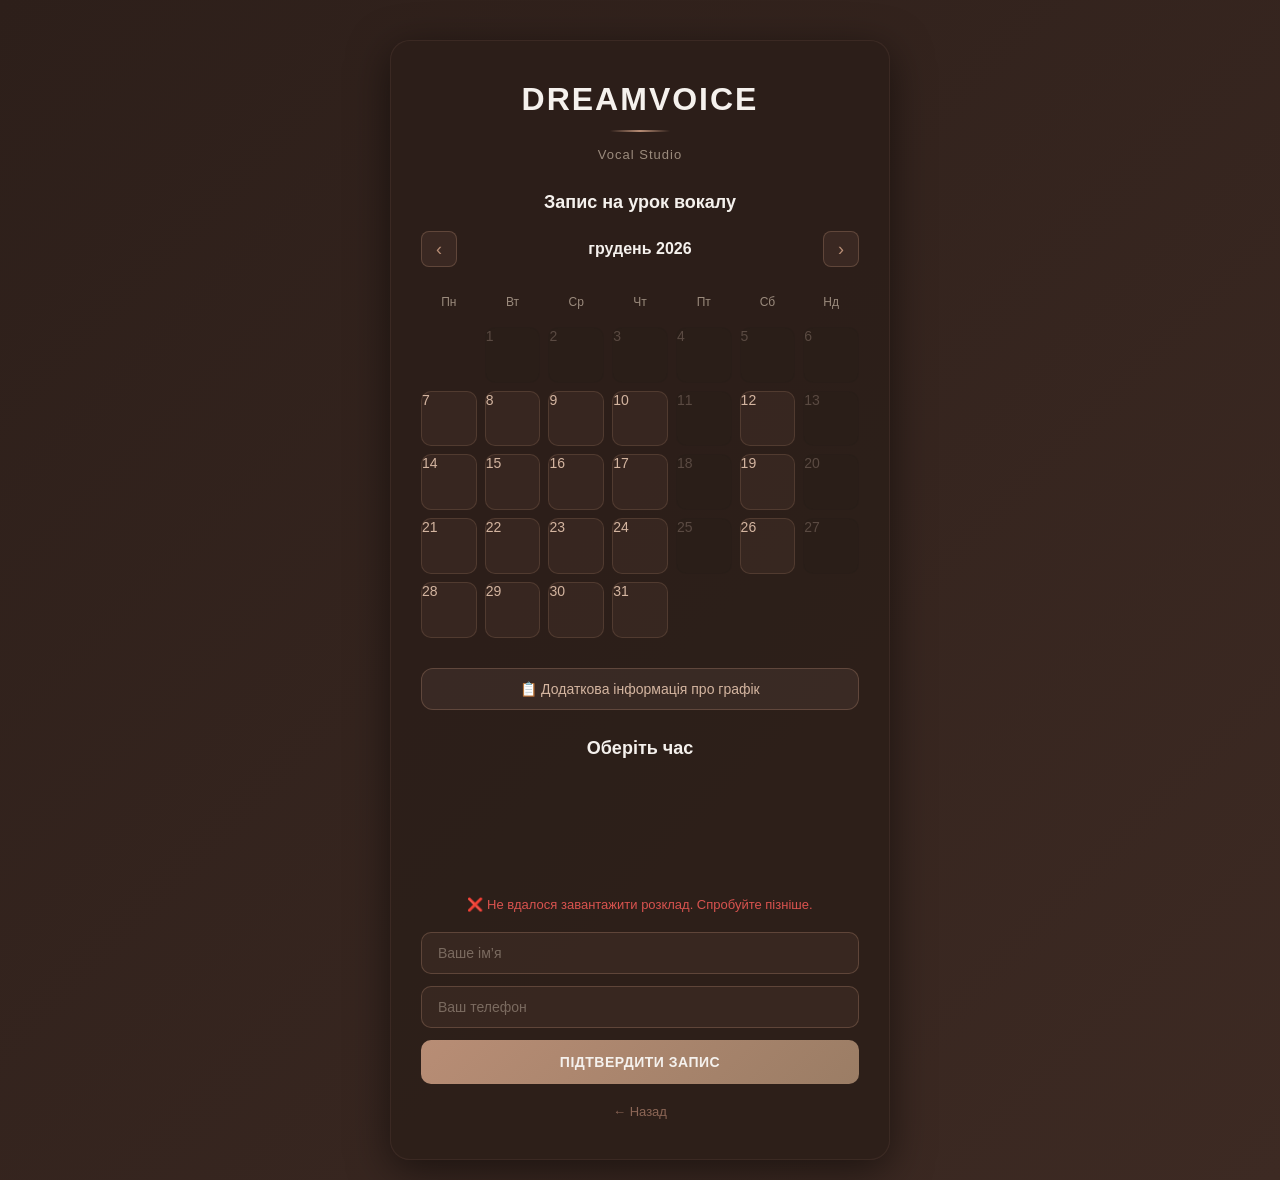
==== commit ebb9ae2d: "Update booking.html" ====
--- a/booking.html
+++ b/booking.html
@@ -35,7 +35,7 @@
                 <div class="calendar-days" id="calendarDays"></div>
             </div>
 
-            <div class="schedule-info-container">
+             <div class="schedule-info-container">
                 <button id="scheduleToggle" type="button" class="schedule-toggle">
                     📋 Додаткова інформація про графік
                 </button>
@@ -63,18 +63,14 @@
             </div>
 
             <h2>Оберіть час</h2>
-
             <div class="slots" id="slotsContainer"></div>
 
             <p class="selected-info" id="selectedInfo"></p>
             <p class="status-message" id="statusMessage"></p>
 
             <form class="form" id="bookingForm">
-                <input type="text" id="name" placeholder="Ваше ім'я" required>
+                <input type="text" id="name" placeholder="Ваше ім’я" required>
                 <input type="tel" id="phone" placeholder="Ваш телефон" required>
-                <!-- Приховані поля для дати та часу -->
-                <input type="hidden" id="selectedDate">
-                <input type="hidden" id="selectedTime">
                 <button type="submit" class="confirm" id="confirmBtn">Підтвердити запис</button>
             </form>
 
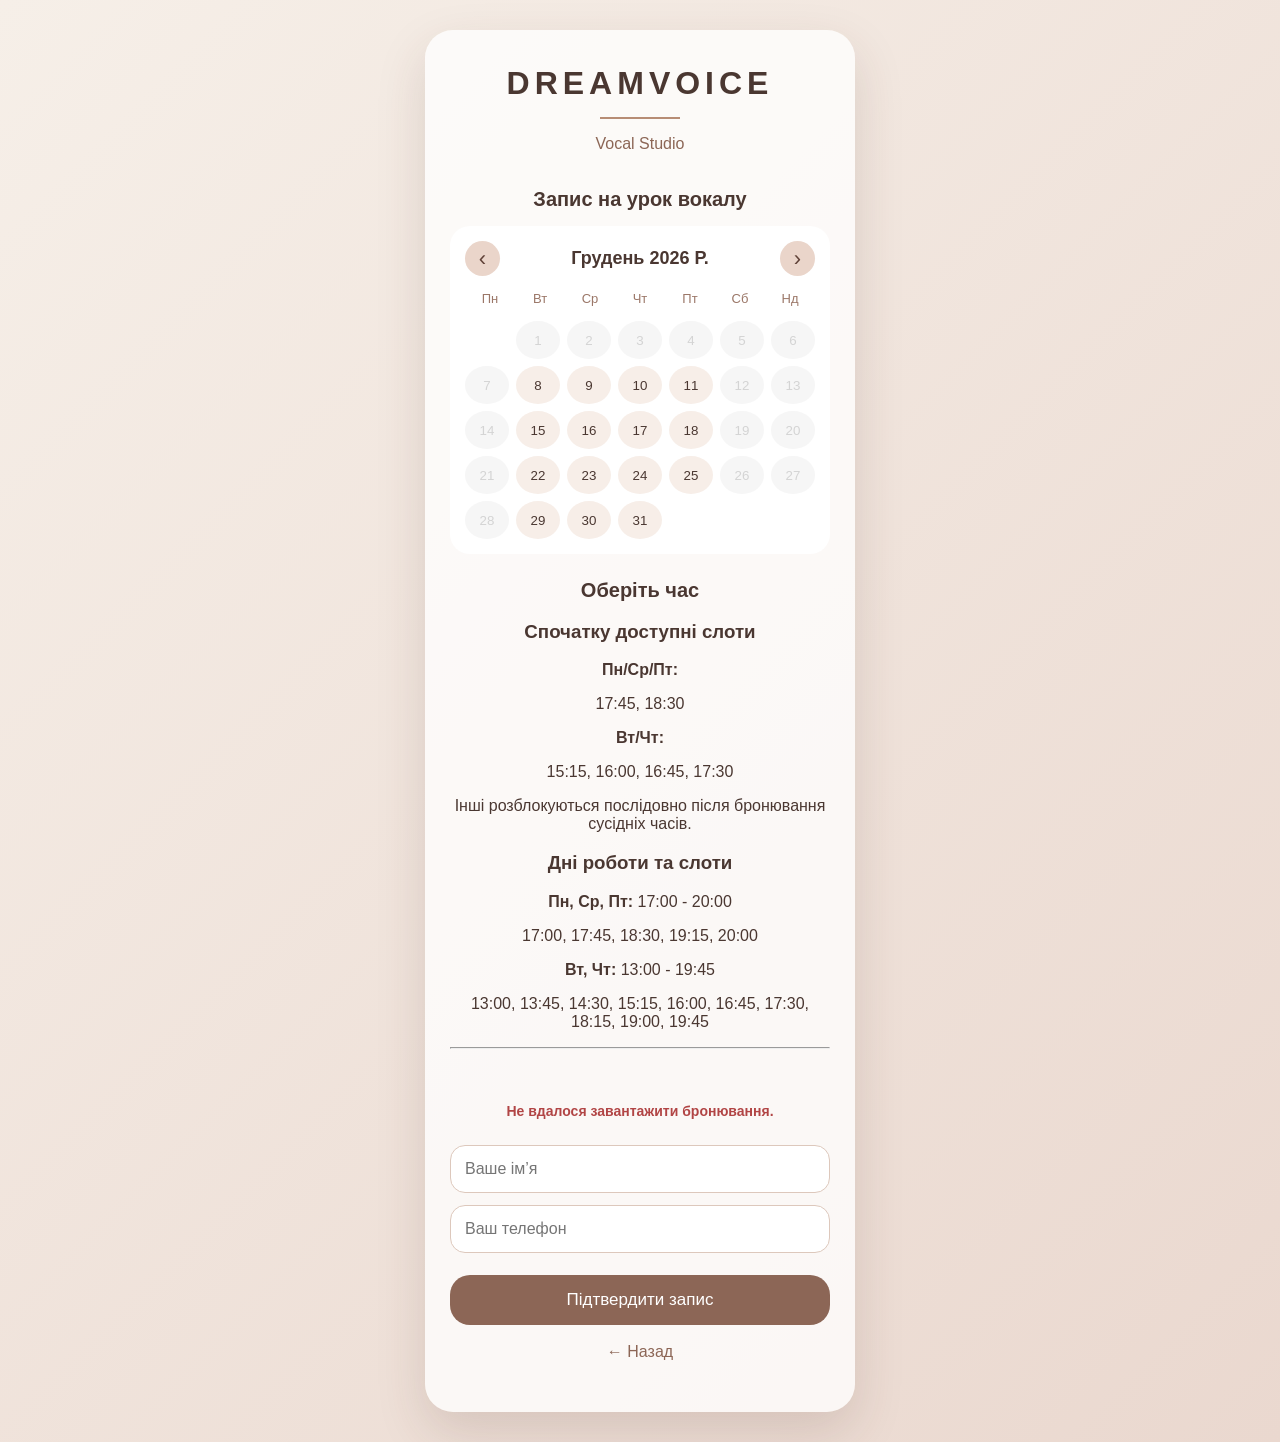
==== commit 5ecfa5c3: "Update booking.html" ====
--- a/booking.html
+++ b/booking.html
@@ -35,11 +35,16 @@
                 <div class="calendar-days" id="calendarDays"></div>
             </div>
 
-             <div class="schedule-info-container">
-                <button id="scheduleToggle" type="button" class="schedule-toggle">
-                    📋 Додаткова інформація про графік
-                </button>
-                <div class="schedule-details" id="scheduleDetails" style="display: none;">
+            <h2>Оберіть час</h2>
+                                    <h3>Спочатку доступні слоти</h3>
+                        <p><strong>Пн/Ср/Пт:</strong></p>
+                        <p class="slots-time">17:45, 18:30</p>
+                        
+                        <p><strong>Вт/Чт:</strong></p>
+                        <p class="slots-time">15:15, 16:00, 16:45, 17:30</p>
+                        
+                        <p class="note">Інші розблокуються послідовно після бронювання сусідніх часів.</p>
+
                     <div class="schedule-content">
                         <h3>Дні роботи та слоти</h3>
                         <p><strong>Пн, Ср, Пт:</strong> 17:00 - 20:00</p>
@@ -50,19 +55,9 @@
                         
                         <hr class="schedule-divider">
                         
-                        <h3>Спочатку доступні слоти</h3>
-                        <p><strong>Пн/Ср/Пт:</strong></p>
-                        <p class="slots-time">17:45, 18:30</p>
-                        
-                        <p><strong>Вт/Чт:</strong></p>
-                        <p class="slots-time">15:15, 16:00, 16:45, 17:30</p>
-                        
-                        <p class="note">Інші розблокуються послідовно після бронювання сусідніх часів.</p>
                     </div>
-                </div>
-            </div>
+               
 
-            <h2>Оберіть час</h2>
             <div class="slots" id="slotsContainer"></div>
 
             <p class="selected-info" id="selectedInfo"></p>
--- a/style.css
+++ b/style.css
@@ -1,596 +1,326 @@
 * {
+    box-sizing: border-box;
+}
+
+body {
     margin: 0;
-    padding: 0;
-    box-sizing: border-box;
-}
-
-body {
-    font-family: -apple-system, BlinkMacSystemFont, 'Segoe UI', Roboto, Oxygen, Ubuntu, Cantarell, sans-serif;
-    background: linear-gradient(135deg, #2d1f1a 0%, #3d2a23 100%);
-    color: #d4b5a0;
     min-height: 100vh;
-    padding: 20px;
-}
-
-main.booking-page {
+    background: linear-gradient(135deg, #f6efe8, #ead8cf);
+    font-family: Arial, sans-serif;
+    color: #4a3731;
+}
+
+.booking-page {
+    min-height: 100vh;
     display: flex;
     justify-content: center;
-    align-items: flex-start;
-    min-height: 100vh;
-    padding-top: 20px;
+    align-items: center;
+    padding: 30px;
 }
 
 .booking-container {
     width: 100%;
-    max-width: 500px;
-    background: rgba(45, 31, 26, 0.95);
+    max-width: 430px;
+    background: rgba(255, 255, 255, 0.78);
+    border-radius: 28px;
+    padding: 35px 25px;
+    box-shadow: 0 20px 50px rgba(80, 50, 40, 0.15);
+    text-align: center;
+}
+
+h1 {
+    margin: 0;
+    letter-spacing: 5px;
+    font-size: 32px;
+}
+
+.line {
+    width: 80px;
+    height: 2px;
+    background: #b78d75;
+    margin: 15px auto;
+}
+
+.subtitle {
+    margin-bottom: 35px;
+    color: #8c6656;
+}
+
+h2 {
+    font-size: 20px;
+    margin: 25px 0 15px;
+}
+
+#monthYear {
+    margin: 0;
+    font-size: 18px;
+    text-transform: capitalize;
+}
+
+.slots-note {
+    margin: -5px 0 18px;
+    font-size: 14px;
+    color: #8c6656;
+    line-height: 1.5;
+}
+
+.confirm,
+.home-button {
+    width: 100%;
+    margin-top: 10px;
+    padding: 15px;
+    border: none;
     border-radius: 20px;
-    padding: 40px 30px;
-    box-shadow: 0 10px 40px rgba(0, 0, 0, 0.5);
-    border: 1px solid rgba(184, 141, 117, 0.1);
-}
-
-.booking-container h1 {
-    font-size: 32px;
-    font-weight: 700;
+    background: #8c6656;
+    color: white;
+    font-size: 17px;
+    cursor: pointer;
+    transition: 0.2s;
+    text-decoration: none;
     text-align: center;
-    color: #f5f1ed;
-    letter-spacing: 2px;
-    margin-bottom: 8px;
-}
-
-.line {
-    width: 60px;
-    height: 2px;
-    background: linear-gradient(90deg, transparent, #b88d75, transparent);
-    margin: 12px auto 12px;
-}
-
-.booking-container .subtitle {
-    text-align: center;
-    font-size: 13px;
-    color: #9b8b7d;
-    letter-spacing: 1px;
-    margin-bottom: 30px;
-}
-
-.booking-container h2 {
-    font-size: 18px;
-    font-weight: 600;
-    color: #f5f1ed;
-    margin: 28px 0 18px;
-    text-align: center;
-}
-
-/* ===== КАЛЕНДАР ===== */
+    display: inline-block;
+}
+
+.confirm:hover,
+.home-button:hover {
+    background: #6f4d40;
+}
+
+.confirm:disabled {
+    opacity: 0.7;
+    cursor: wait;
+}
 
 .calendar {
-    margin-bottom: 30px;
+    background: white;
+    border-radius: 20px;
+    padding: 15px;
 }
 
 .calendar-header {
     display: flex;
     justify-content: space-between;
     align-items: center;
-    margin-bottom: 20px;
-}
-
-.calendar-header h3 {
-    font-size: 16px;
-    color: #f5f1ed;
-    font-weight: 600;
-    flex: 1;
-    text-align: center;
+    gap: 10px;
 }
 
 .calendar-header button {
-    width: 36px;
-    height: 36px;
-    border: 1px solid rgba(184, 141, 117, 0.3);
-    background: rgba(184, 141, 117, 0.1);
-    color: #b88d75;
-    border-radius: 8px;
-    cursor: pointer;
-    font-size: 18px;
-    transition: all 0.2s ease;
+    border: none;
+    background: #ead5ca;
+    width: 35px;
+    height: 35px;
+    border-radius: 50%;
+    cursor: pointer;
+    font-size: 22px;
+    color: #604238;
+    transition: 0.2s;
 }
 
 .calendar-header button:hover {
-    background: rgba(184, 141, 117, 0.2);
-    border-color: #b88d75;
-}
-
-.calendar-header button:active {
-    transform: scale(0.95);
+    background: #dfc3b4;
 }
 
 .weekdays {
     display: grid;
     grid-template-columns: repeat(7, 1fr);
-    gap: 8px;
-    margin-bottom: 10px;
-}
-
-.weekdays div {
-    text-align: center;
-    font-size: 12px;
-    color: #9b8b7d;
-    font-weight: 500;
-    padding: 8px;
+    margin: 15px 0;
+    font-size: 13px;
+    color: #9b7768;
 }
 
 .calendar-days {
     display: grid;
     grid-template-columns: repeat(7, 1fr);
-    gap: 8px;
+    gap: 7px;
 }
 
 .calendar-day {
-    aspect-ratio: 1;
-    border: 1px solid rgba(184, 141, 117, 0.2);
-    background: rgba(184, 141, 117, 0.08);
-    color: #d4b5a0;
-    border-radius: 10px;
-    cursor: pointer;
-    font-size: 14px;
-    font-weight: 500;
-    transition: all 0.2s ease;
-}
-
-.calendar-day:hover:not(.disabled):not(.empty) {
-    background: rgba(184, 141, 117, 0.15);
-    border-color: rgba(184, 141, 117, 0.5);
-    transform: translateY(-2px);
+    border: none;
+    background: #f7eee8;
+    border-radius: 50%;
+    height: 38px;
+    cursor: pointer;
+    color: #4a3731;
+    transition: 0.2s;
+}
+
+.calendar-day:hover {
+    background: #e8cfc0;
 }
 
 .calendar-day.selected {
-    background: linear-gradient(135deg, #b88d75, #9b7d65);
-    color: #f5f1ed;
-    border-color: #b88d75;
-    box-shadow: 0 4px 12px rgba(184, 141, 117, 0.3);
+    background: #b78d75;
+    color: white;
 }
 
 .calendar-day.disabled {
-    background: rgba(40, 30, 25, 0.5);
-    color: #5a4a42;
+    background: #eee;
+    color: #aaa;
     cursor: not-allowed;
-    border-color: rgba(40, 30, 25, 0.5);
+    opacity: 0.5;
 }
 
 .calendar-day.empty {
+    background: transparent;
     cursor: default;
-    background: transparent;
-    border: none;
-}
-
-/* ===== ГРАФІК РОБОТИ ===== */
-
-.schedule-info-container {
-    margin: 25px 0;
-}
-
-.schedule-toggle {
-    width: 100%;
-    padding: 12px 16px;
-    border: 1px solid rgba(184, 141, 117, 0.3);
-    background: rgba(212, 181, 160, 0.08);
-    color: #d4b5a0;
-    border-radius: 12px;
-    cursor: pointer;
-    font-size: 14px;
-    font-weight: 500;
-    transition: all 0.3s ease;
-    text-align: center;
-}
-
-.schedule-toggle:hover {
-    background: rgba(184, 141, 117, 0.15);
-    border-color: rgba(184, 141, 117, 0.5);
-}
-
-.schedule-toggle.active {
-    background: rgba(184, 141, 117, 0.2);
-    border-color: #b88d75;
-    color: #f5f1ed;
-}
-
-.schedule-details {
-    margin-top: 15px;
-    padding: 18px;
-    background: rgba(50, 33, 28, 0.6);
-    border-radius: 15px;
-    border: 1px solid rgba(184, 141, 117, 0.15);
-    animation: slideDown 0.3s ease;
-    max-height: 500px;
-    overflow-y: auto;
-}
-
-@keyframes slideDown {
-    from {
-        opacity: 0;
-        max-height: 0;
-        overflow: hidden;
-    }
-    to {
-        opacity: 1;
-        max-height: 500px;
-    }
-}
-
-.schedule-content h3 {
-    margin: 15px 0 10px;
-    color: #f5f1ed;
-    font-size: 15px;
-    font-weight: 600;
-}
-
-.schedule-content p {
-    margin: 8px 0;
-    font-size: 13px;
-    color: #d4b5a0;
-    line-height: 1.5;
-}
-
-.slots-time {
-    font-size: 12px;
-    color: #b88d75;
-    font-weight: 500;
-    margin: 5px 0 12px;
-}
-
-.schedule-divider {
-    border: none;
-    border-top: 1px solid rgba(184, 141, 117, 0.2);
-    margin: 15px 0;
-}
-
-.note {
-    font-size: 12px;
-    color: #9b8b7d;
-    font-style: italic;
-    margin-top: 10px !important;
-}
-
-.schedule-details::-webkit-scrollbar {
-    width: 6px;
-}
-
-.schedule-details::-webkit-scrollbar-track {
-    background: rgba(184, 141, 117, 0.1);
-    border-radius: 10px;
-}
-
-.schedule-details::-webkit-scrollbar-thumb {
-    background: rgba(184, 141, 117, 0.3);
-    border-radius: 10px;
-}
-
-.schedule-details::-webkit-scrollbar-thumb:hover {
-    background: rgba(184, 141, 117, 0.5);
-}
-
-/* ===== СЛОТИ ЧАСУ ===== */
+}
 
 .slots {
     display: grid;
     grid-template-columns: repeat(2, 1fr);
     gap: 12px;
-    margin-bottom: 25px;
-    min-height: 60px;
 }
 
 .slot {
-    padding: 14px 12px;
-    border: 1px solid rgba(184, 141, 117, 0.3);
-    background: rgba(184, 141, 117, 0.08);
-    color: #d4b5a0;
-    border-radius: 10px;
-    cursor: pointer;
-    font-size: 13px;
-    font-weight: 500;
-    transition: all 0.2s ease;
-}
-
-.slot:not(.booked):not(.locked):hover {
-    background: rgba(184, 141, 117, 0.15);
-    border-color: rgba(184, 141, 117, 0.5);
-    transform: translateY(-2px);
+    border: none;
+    padding: 13px;
+    border-radius: 15px;
+    background: #f4e6de;
+    color: #59423a;
+    cursor: pointer;
+    transition: 0.2s;
+    font-size: 15px;
+}
+
+.slot:hover:not(:disabled) {
+    background: #e8cfc0;
 }
 
 .slot.available {
-    background: rgba(184, 141, 117, 0.08);
-}
-
-.slot.available.selected {
-    background: linear-gradient(135deg, #b88d75, #9b7d65);
-    color: #f5f1ed;
-    border-color: #b88d75;
-    box-shadow: 0 4px 12px rgba(184, 141, 117, 0.3);
+    background: #f4e6de;
+    color: #59423a;
+}
+
+.slot.locked {
+    opacity: 0.45;
+    cursor: not-allowed;
+    background: #efe6e1;
+    color: #8f7b73;
 }
 
 .slot.booked {
-    background: rgba(120, 80, 70, 0.2);
-    color: #5a4a42;
+    background: #d8c1b5;
+    color: white;
     cursor: not-allowed;
-    border-color: rgba(120, 80, 70, 0.3);
-}
-
-.slot.locked {
-    background: rgba(40, 30, 25, 0.5);
-    color: #5a4a42;
-    cursor: not-allowed;
-    border-color: rgba(40, 30, 25, 0.5);
-}
-
-/* ===== ІНФОРМАЦІЯ ===== */
+    opacity: 0.95;
+}
+
+.slot.selected {
+    background: #b78d75;
+    color: white;
+}
 
 .selected-info {
-    text-align: center;
-    font-size: 13px;
-    color: #b88d75;
-    margin-bottom: 10px;
-    min-height: 20px;
+    min-height: 22px;
+    margin: 18px 0 6px;
+    font-size: 14px;
+    color: #7a5c50;
 }
 
 .status-message {
-    text-align: center;
-    font-size: 13px;
-    color: #d4b5a0;
-    margin-bottom: 15px;
-    min-height: 20px;
-    transition: all 0.3s ease;
-}
-
-.status-message.error {
-    color: #d9534f;
-    font-weight: 500;
-}
-
-.status-message.success {
-    color: #5cb85c;
-    font-weight: 500;
-}
-
-/* ===== ФОРМА ===== */
-
-.form {
-    display: flex;
-    flex-direction: column;
-    gap: 12px;
-    margin-bottom: 20px;
-}
-
-.form input {
-    padding: 12px 16px;
-    border: 1px solid rgba(184, 141, 117, 0.3);
-    background: rgba(184, 141, 117, 0.08);
-    color: #f5f1ed;
-    border-radius: 10px;
-    font-size: 14px;
-    transition: all 0.2s ease;
-}
-
-.form input::placeholder {
-    color: #7a6a5f;
-}
-
-.form input:focus {
-    outline: none;
-    background: rgba(184, 141, 117, 0.15);
-    border-color: #b88d75;
-    box-shadow: 0 0 0 3px rgba(184, 141, 117, 0.1);
-}
-
-.confirm {
-    padding: 14px 20px;
-    border: none;
-    background: linear-gradient(135deg, #b88d75, #9b7d65);
-    color: #f5f1ed;
-    border-radius: 10px;
+    min-height: 22px;
+    margin: 0 0 10px;
     font-size: 14px;
     font-weight: 600;
-    cursor: pointer;
-    transition: all 0.3s ease;
-    text-transform: uppercase;
-    letter-spacing: 0.5px;
-}
-
-.confirm:hover:not(:disabled) {
-    background: linear-gradient(135deg, #c99d85, #ab8d75);
-    box-shadow: 0 6px 16px rgba(184, 141, 117, 0.3);
-    transform: translateY(-2px);
-}
-
-.confirm:active:not(:disabled) {
-    transform: translateY(0);
-}
-
-.confirm:disabled {
-    opacity: 0.6;
-    cursor: not-allowed;
-}
-
-/* ===== ПОСИЛАННЯ ===== */
-
-.booking-container p {
-    text-align: center;
-    font-size: 13px;
-    color: #7a6a5f;
-    margin-top: 15px;
-}
-
-.booking-container a {
-    color: #8c6656;
-    text-decoration: none;
-    transition: color 0.2s ease;
-}
-
-.booking-container a:hover {
-    color: #b88d75;
-}
-
-/* ===== СПЛИВАЮЧЕ ВІКНО УСПІХУ ===== */
+}
+
+.status-message.error {
+    color: #b14545;
+}
+
+.status-message.success {
+    color: #4f7d57;
+}
+
+.form {
+    margin-top: 20px;
+}
+
+.form input {
+    width: 100%;
+    padding: 14px;
+    margin-bottom: 12px;
+    border-radius: 15px;
+    border: 1px solid #ddc8bc;
+    font-size: 16px;
+    outline: none;
+    background: white;
+}
+
+.form input:focus {
+    border-color: #b78d75;
+}
 
 .success-popup {
     position: fixed;
-    top: 0;
-    left: 0;
-    width: 100%;
-    height: 100%;
-    background: rgba(0, 0, 0, 0.5);
-    display: flex;
+    inset: 0;
+    display: none;
     justify-content: center;
     align-items: center;
-    z-index: 1000;
-    opacity: 0;
-    visibility: hidden;
-    transition: all 0.3s ease;
+    background: rgba(0, 0, 0, 0.35);
+    padding: 20px;
+    z-index: 999;
 }
 
 .success-popup.show {
-    opacity: 1;
-    visibility: visible;
+    display: flex;
 }
 
 .success-box {
-    background: linear-gradient(135deg, #2d1f1a 0%, #3d2a23 100%);
+    background: white;
+    padding: 35px;
+    border-radius: 25px;
+    width: 320px;
+    max-width: 100%;
+    box-shadow: 0 20px 50px rgba(0, 0, 0, 0.2);
+    text-align: center;
+}
+
+.success-icon {
+    font-size: 40px;
+    margin-bottom: 10px;
+}
+
+.close-popup {
+    margin-top: 20px;
+    padding: 12px 25px;
+    border: none;
     border-radius: 20px;
-    padding: 40px 35px;
-    text-align: center;
-    max-width: 400px;
-    box-shadow: 0 20px 50px rgba(0, 0, 0, 0.7);
-    border: 1px solid rgba(184, 141, 117, 0.2);
-    animation: popupSlide 0.4s ease;
-}
-
-@keyframes popupSlide {
-    from {
-        opacity: 0;
-        transform: scale(0.9) translateY(-20px);
-    }
-    to {
-        opacity: 1;
-        transform: scale(1) translateY(0);
-    }
-}
-
-.success-icon {
-    font-size: 48px;
-    margin-bottom: 15px;
-}
-
-.success-box p {
-    font-size: 15px;
-    color: #d4b5a0;
-    margin-bottom: 25px;
-    line-height: 1.6;
-}
-
-.success-box b {
-    color: #f5f1ed;
-    font-weight: 600;
-}
-
-.close-popup {
-    padding: 12px 32px;
-    border: 1px solid rgba(184, 141, 117, 0.4);
-    background: rgba(184, 141, 117, 0.1);
-    color: #b88d75;
-    border-radius: 10px;
-    font-size: 14px;
-    font-weight: 600;
-    cursor: pointer;
-    transition: all 0.2s ease;
+    background: #b78d75;
+    color: white;
+    cursor: pointer;
+    transition: 0.2s;
 }
 
 .close-popup:hover {
-    background: rgba(184, 141, 117, 0.2);
-    border-color: #b88d75;
-}
-
-/* ===== АДАПТИВНИЙ ДИЗАЙН ===== */
-
-@media (max-width: 768px) {
+    background: #9d7762;
+}
+
+@media (max-width: 480px) {
+    .booking-page {
+        padding: 15px;
+        align-items: flex-start;
+    }
+
     .booking-container {
-        padding: 30px 20px;
-    }
-
-    .booking-container h1 {
+        padding: 28px 18px;
+        border-radius: 22px;
+    }
+
+    h1 {
         font-size: 28px;
-    }
-
-    .slots {
-        grid-template-columns: repeat(2, 1fr);
-    }
-
-    .success-box {
-        padding: 30px 25px;
-        margin: 20px;
-    }
-}
-
-@media (max-width: 480px) {
-    body {
-        padding: 10px;
-    }
-
-    .booking-container {
-        border-radius: 15px;
-        padding: 25px 18px;
-    }
-
-    .booking-container h1 {
-        font-size: 24px;
-    }
-
-    .booking-container h2 {
-        font-size: 16px;
-        margin: 22px 0 14px;
-    }
-
-    .calendar-header h3 {
-        font-size: 14px;
+        letter-spacing: 4px;
     }
 
     .slots {
         grid-template-columns: 1fr;
-        gap: 10px;
+    }
+
+    .calendar-day {
+        height: 36px;
     }
 
     .slot {
-        padding: 12px 10px;
-        font-size: 12px;
-    }
-
-    .form input,
-    .confirm {
-        font-size: 13px;
-        padding: 11px 14px;
-    }
-
-    .success-box {
-        padding: 25px 20px;
-        margin: 15px;
-    }
-
-    .success-icon {
-        font-size: 40px;
-    }
-
-    .success-box p {
-        font-size: 14px;
-    }
-
-    .schedule-details {
         padding: 14px;
     }
-
-    .schedule-content h3 {
-        font-size: 14px;
-    }
-
-    .schedule-content p,
-    .slots-time {
-        font-size: 12px;
-    }
-}
+}
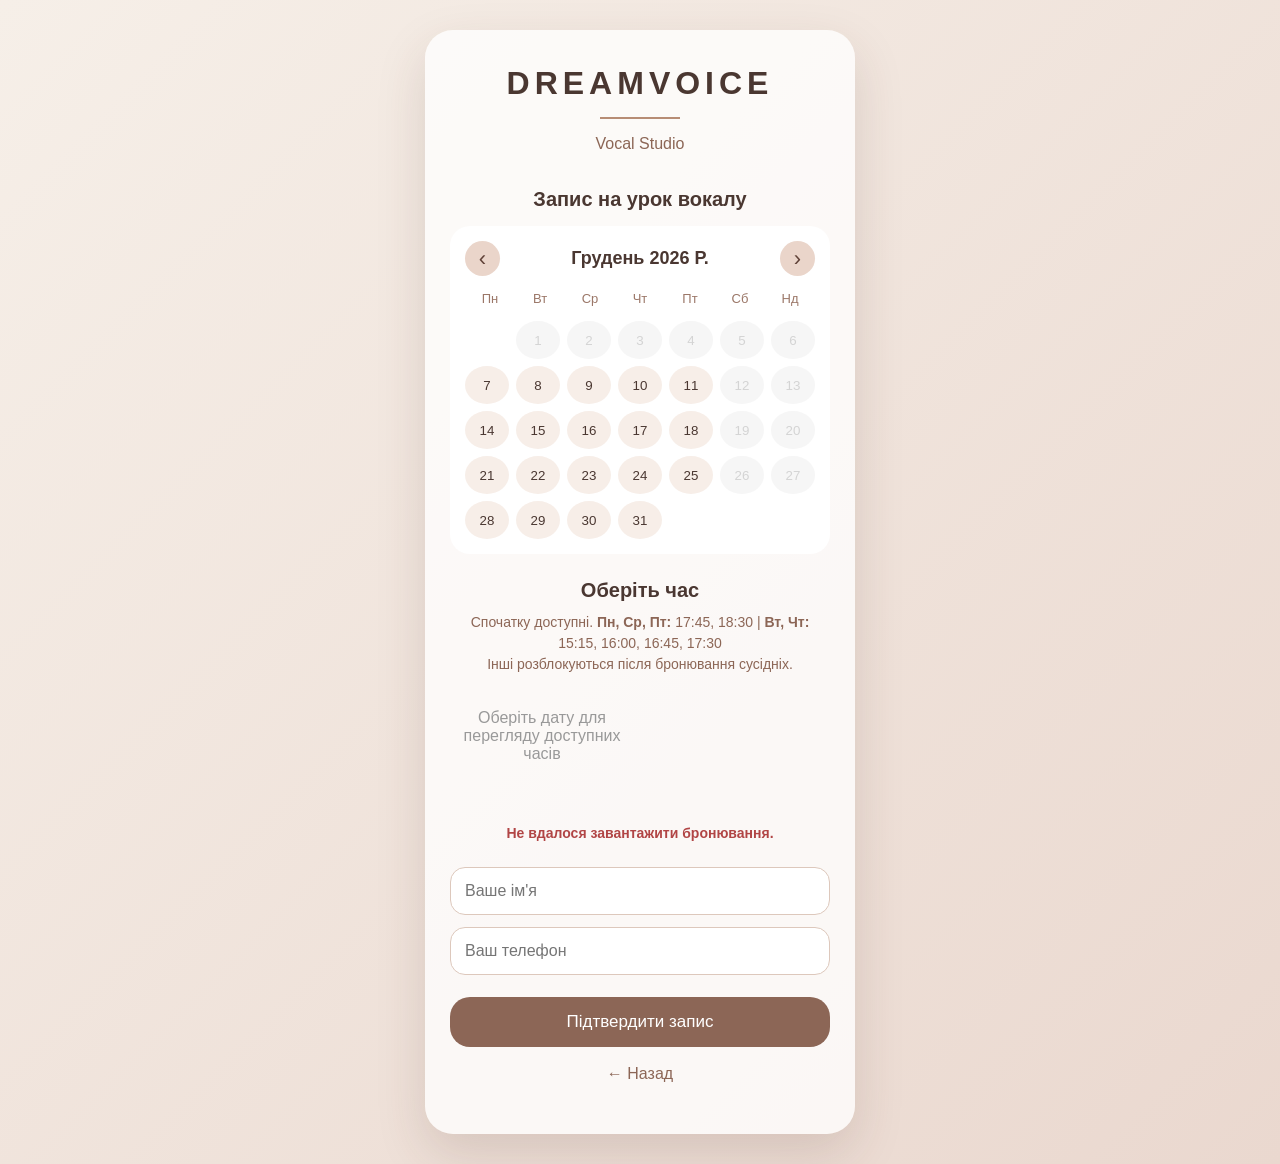
==== commit 9e04c775: "Update booking.html" ====
--- a/booking.html
+++ b/booking.html
@@ -36,27 +36,13 @@
             </div>
 
             <h2>Оберіть час</h2>
-                                    <h3>Спочатку доступні слоти</h3>
-                        <p><strong>Пн/Ср/Пт:</strong></p>
-                        <p class="slots-time">17:45, 18:30</p>
-                        
-                        <p><strong>Вт/Чт:</strong></p>
-                        <p class="slots-time">15:15, 16:00, 16:45, 17:30</p>
-                        
-                        <p class="note">Інші розблокуються послідовно після бронювання сусідніх часів.</p>
-
-                    <div class="schedule-content">
-                        <h3>Дні роботи та слоти</h3>
-                        <p><strong>Пн, Ср, Пт:</strong> 17:00 - 20:00</p>
-                        <p class="slots-time">17:00, 17:45, 18:30, 19:15, 20:00</p>
-                        
-                        <p><strong>Вт, Чт:</strong> 13:00 - 19:45</p>
-                        <p class="slots-time">13:00, 13:45, 14:30, 15:15, 16:00, 16:45, 17:30, 18:15, 19:00, 19:45</p>
-                        
-                        <hr class="schedule-divider">
-                        
-                    </div>
-               
+            <p class="slots-note">
+                Спочатку доступні.
+                <strong>Пн, Ср, Пт:</strong> 17:45, 18:30 | 
+                <strong>Вт, Чт:</strong> 15:15, 16:00, 16:45, 17:30 
+                <br>
+                Інші розблокуються після бронювання сусідніх.
+            </p>
 
             <div class="slots" id="slotsContainer"></div>
 
@@ -64,7 +50,7 @@
             <p class="status-message" id="statusMessage"></p>
 
             <form class="form" id="bookingForm">
-                <input type="text" id="name" placeholder="Ваше ім’я" required>
+                <input type="text" id="name" placeholder="Ваше ім'я" required>
                 <input type="tel" id="phone" placeholder="Ваш телефон" required>
                 <button type="submit" class="confirm" id="confirmBtn">Підтвердити запис</button>
             </form>
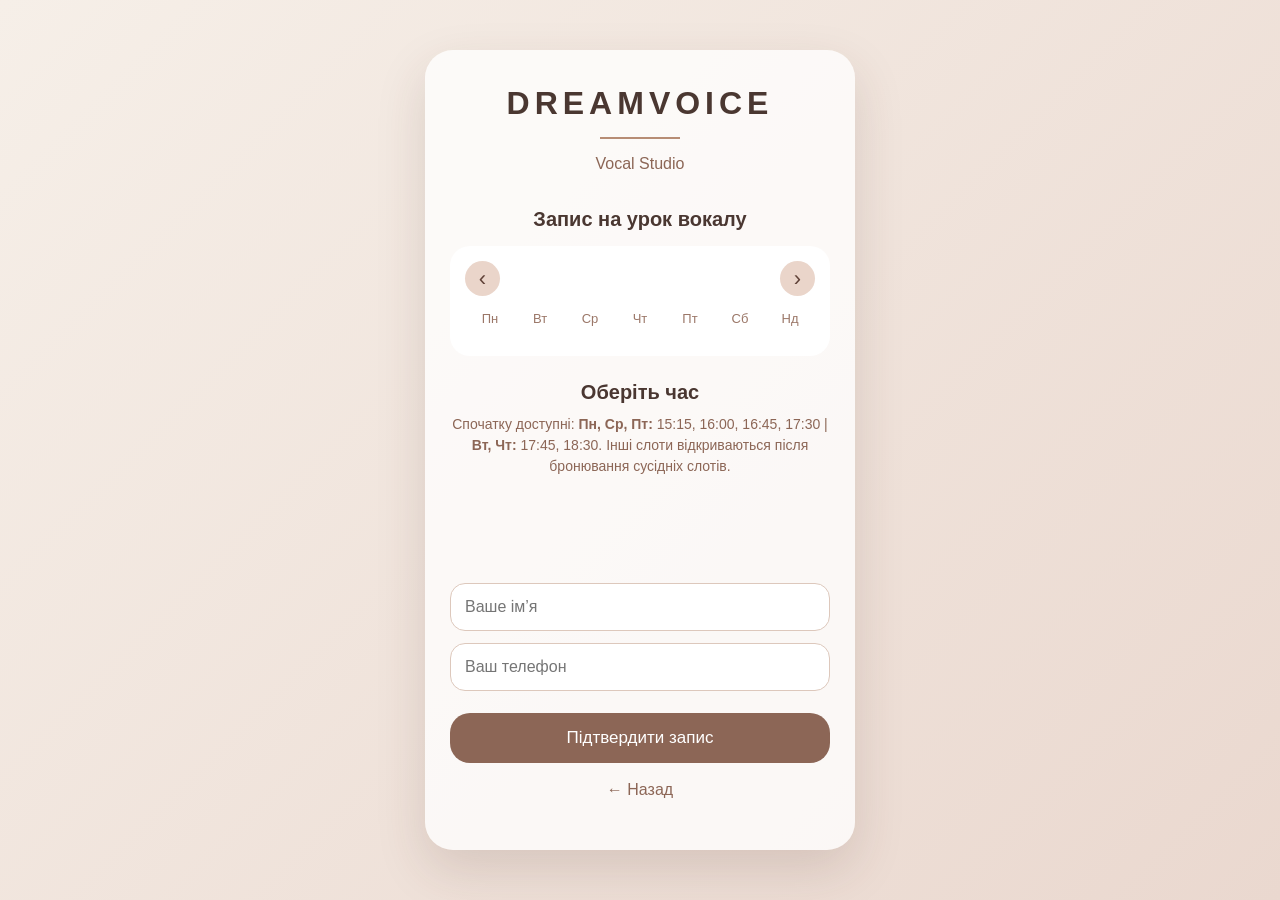
==== commit 3a58f345: "Update booking.html" ====
--- a/booking.html
+++ b/booking.html
@@ -35,14 +35,13 @@
                 <div class="calendar-days" id="calendarDays"></div>
             </div>
 
-            <h2>Оберіть час</h2>
-            <p class="slots-note">
-                Спочатку доступні.
-                <strong>Пн, Ср, Пт:</strong> 17:45, 18:30 | 
-                <strong>Вт, Чт:</strong> 15:15, 16:00, 16:45, 17:30 
-                <br>
-                Інші розблокуються після бронювання сусідніх.
-            </p>
+          <h2>Оберіть час</h2>
+<p class="slots-note">
+    Спочатку доступні:
+    <strong>Пн, Ср, Пт:</strong> 15:15, 16:00, 16:45, 17:30 |
+    <strong>Вт, Чт:</strong> 17:45, 18:30.
+    Інші слоти відкриваються після бронювання сусідніх слотів.
+</p>
 
             <div class="slots" id="slotsContainer"></div>
 
@@ -50,7 +49,7 @@
             <p class="status-message" id="statusMessage"></p>
 
             <form class="form" id="bookingForm">
-                <input type="text" id="name" placeholder="Ваше ім'я" required>
+                <input type="text" id="name" placeholder="Ваше ім’я" required>
                 <input type="tel" id="phone" placeholder="Ваш телефон" required>
                 <button type="submit" class="confirm" id="confirmBtn">Підтвердити запис</button>
             </form>
